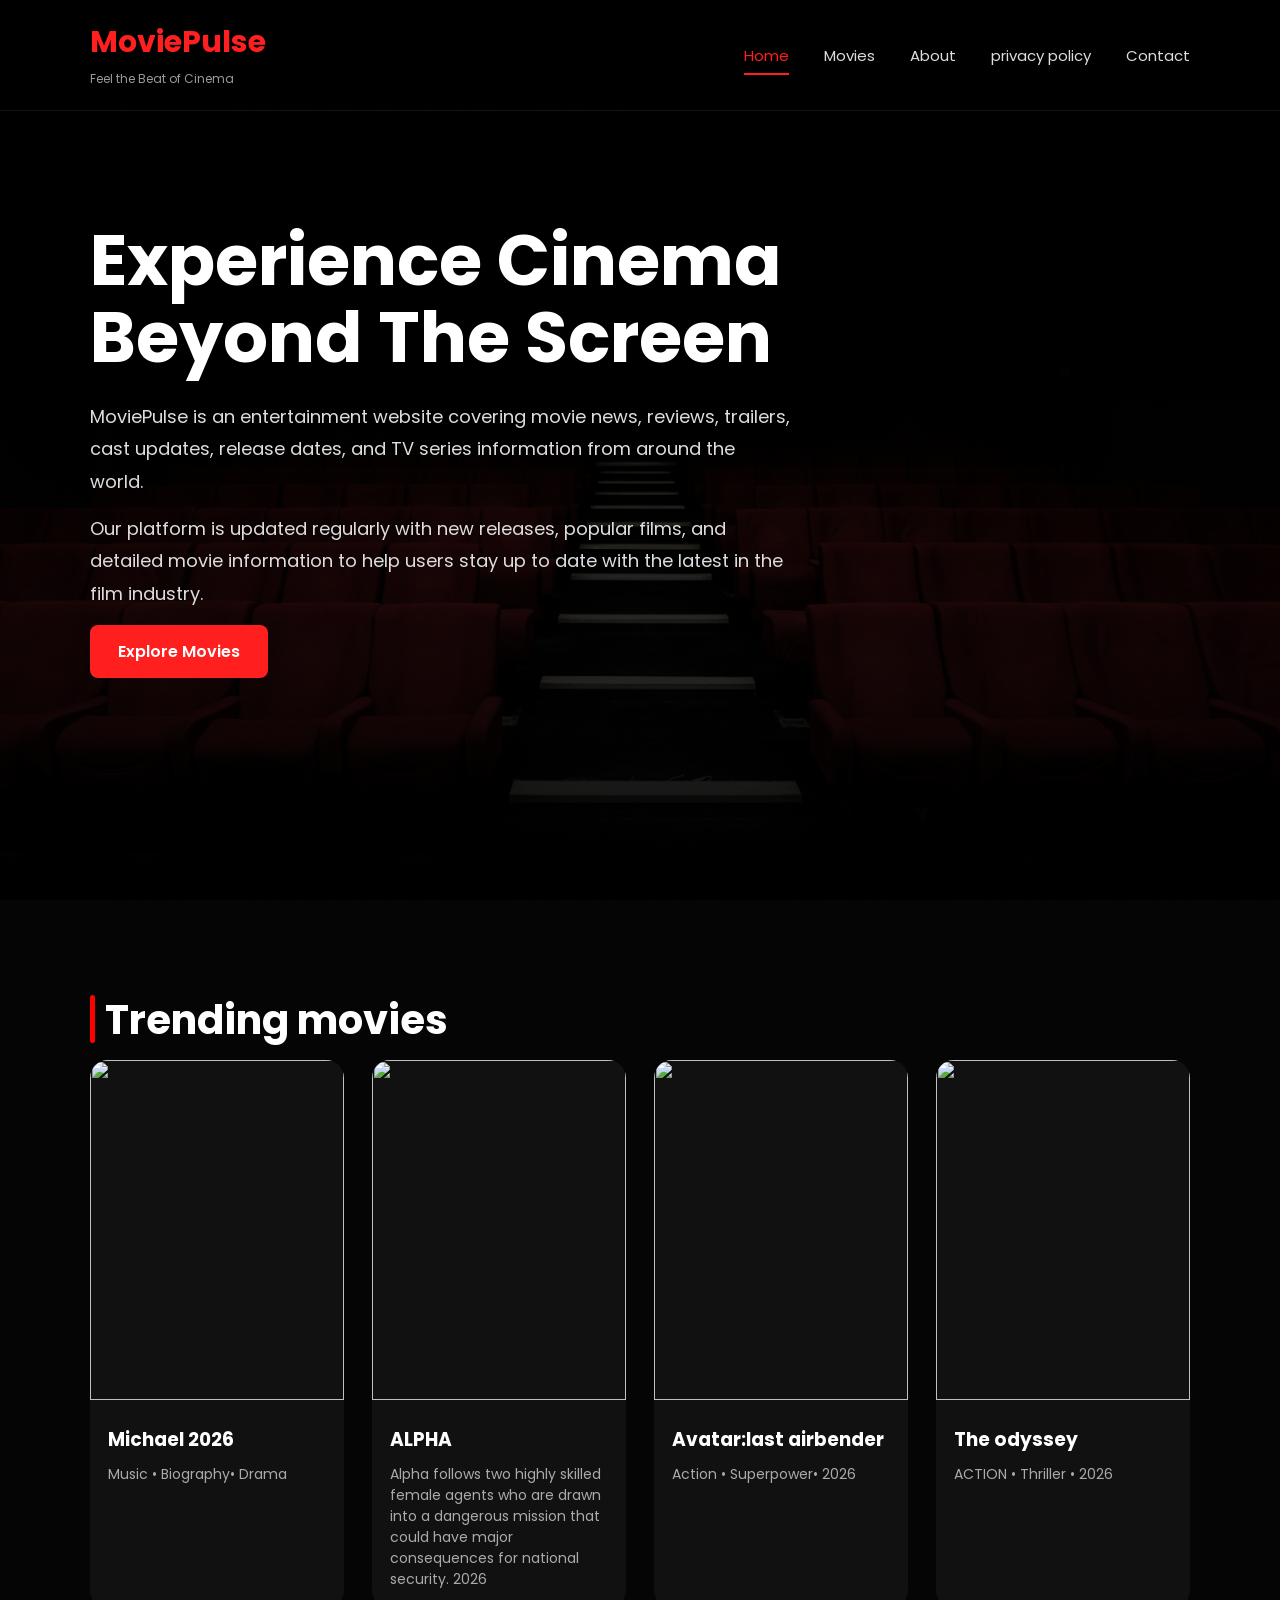
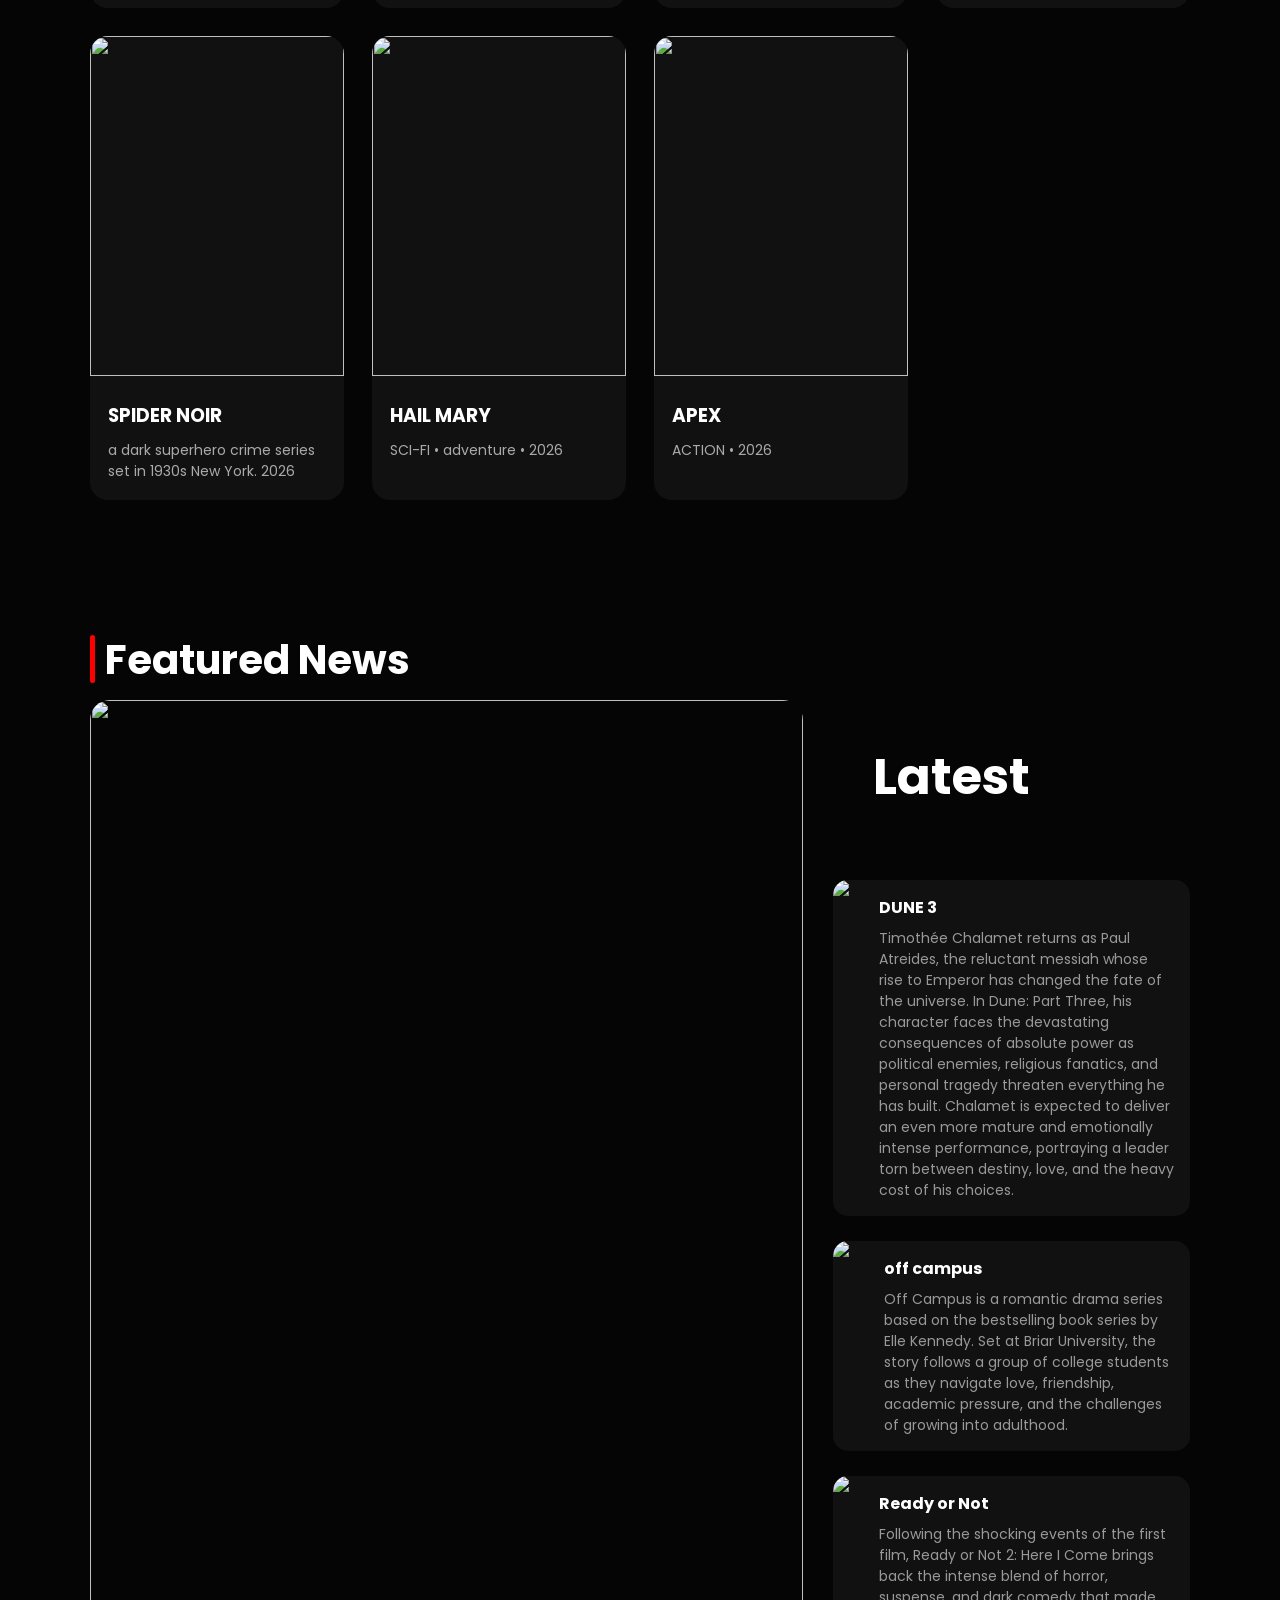
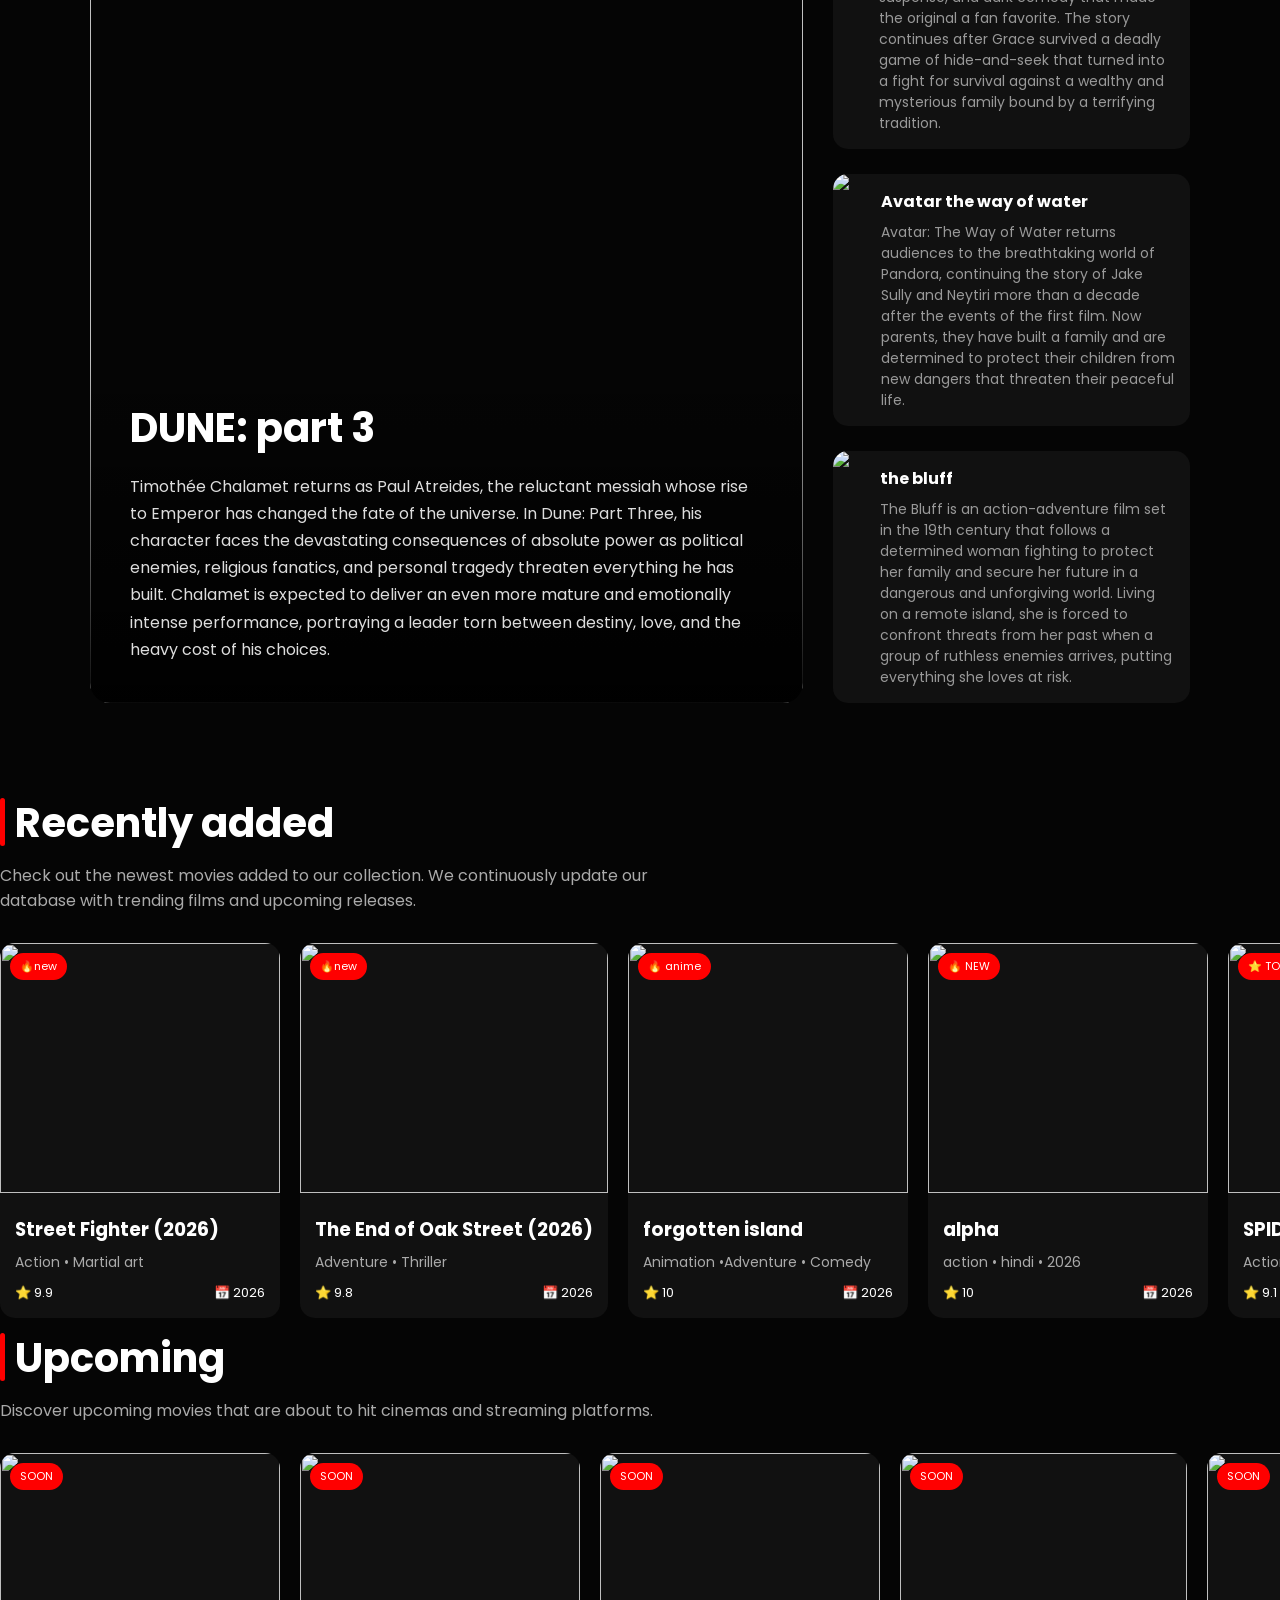
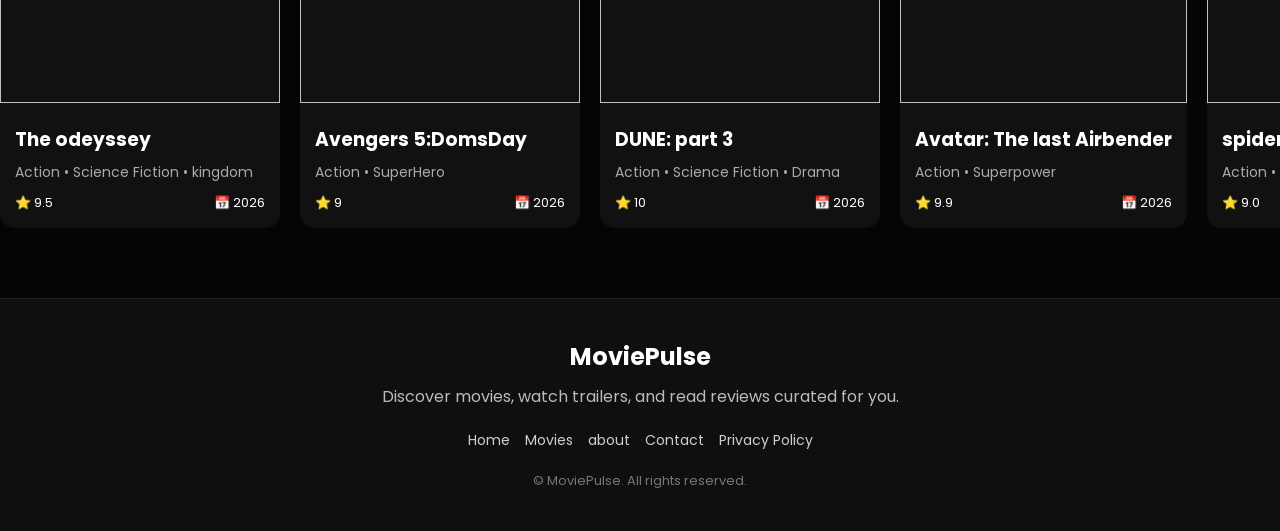
==== index.html @ 60793360 "Update index.html" ====
<!DOCTYPE html>
<html lang="en">
<head>
<meta charset="UTF-8">
<meta name="viewport" content="width=device-width, initial-scale=1.0">
<title>MoviePulse – Home</title>
<link rel="icon" type="image/png" href="moviepulse (2).png">
<link href="https://fonts.googleapis.com/css2?family=Poppins:wght@400;500;600;700&display=swap" rel="stylesheet">
  <meta name="google-site-verification" content="uoLfWDj79FYAPf9xE7nm9jioMH8fGya6iMsKOwbRhdo" />
  <meta name="description" content="MoviePulse brings you the latest movie news, trailers, cast details, reviews, release dates, and in-depth articles about upcoming and popular films.">

<style>

*{
    margin:0;
    padding:0;
    box-sizing:border-box;
    font-family:'Poppins',sans-serif;
}

body{
    background:#050505;
    color:white;
}

html{
    scroll-behavior:smooth;
}

/* HEADER */
header{
    position:fixed;
    top:0;
    left:0;
    width:100%;
    z-index:1000;
    display:flex;
    justify-content:space-between;
    align-items:center;
    padding:20px 7%;
    background:rgba(0,0,0,0.85);
    backdrop-filter:blur(10px);
    border-bottom:1px solid rgba(255,255,255,0.08);
}

.logo{
    cursor:pointer;
}

.movie-name{
    display:block;
    color:#ff1f1f;
    font-size:30px;
    font-weight:700;
}

.slogan{
    color:#999;
    font-size:12px;
}

nav{
    display:flex;
    gap:35px;
}

nav a{
    color:#ddd;
    text-decoration:none;
    font-size:15px;
    position:relative;
    transition:0.3s ease;
}

nav a:hover,
nav a.active{
    color:#ff1f1f;
}

nav a::after{
    content:"";
    position:absolute;
    left:0;
    bottom:-8px;
    width:0;
    height:2px;
    background:#ff1f1f;
    transition:0.3s ease;
}

nav a:hover::after,
nav a.active::after{
    width:100%;
}

/* HERO */
.hero{
    height:100vh;
    background:
    linear-gradient(to top,
    rgba(0,0,0,0.95),
    rgba(0,0,0,0.45)),
    url('mali.jpg');

    background-size:cover;
    background-position:center;
    display:flex;
    align-items:center;
    padding:0 7%;
}

.hero-content{
    max-width:700px;
}

.featured-tag{
    display:inline-block;
    background:#ff1f1f;
    padding:10px 18px;
    border-radius:40px;
    font-size:13px;
    font-weight:600;
    letter-spacing:1px;
    margin-bottom:25px;
}

.hero h1{
    font-size:78px;
    line-height:1.1;
    margin-bottom:25px;
}

.hero p{
    color:#ddd;
    line-height:1.9;
    font-size:18px;
    margin-bottom:35px;
}

.hero-buttons{
    display:flex;
    gap:20px;
    flex-wrap:wrap;
}

.watch-btn,
.info-btn{
    padding:15px 32px;
    border:none;
    border-radius:8px;
    cursor:pointer;
    font-size:16px;
    font-weight:600;
    transition:0.3s ease;
}

.watch-btn{
    background:#ff1f1f;
    color:white;
}

.info-btn{
    background:rgba(255,255,255,0.1);
    border:1px solid rgba(255,255,255,0.15);
    color:white;
}

.watch-btn:hover,
.info-btn:hover{
    transform:translateY(-5px);
}

/* TRENDING */
.trending{
    padding:90px 7%;
}

.section-title{
    font-size:42px;
    margin-bottom:40px;
}

.movie-grid{
    display:grid;
    grid-template-columns:repeat(auto-fit,minmax(220px,1fr));
    gap:28px;
}

.movie-card{
    background:#111;
    border-radius:18px;
    overflow:hidden;
    transition:0.4s ease;
    cursor:pointer;
}

.movie-card img{
    width:100%;
    height:340px;
    object-fit:cover;
}

.movie-info{
    padding:18px;
}

.movie-info h3{
    margin-bottom:10px;
}

.movie-info p{
    color:#aaa;
    font-size:14px;
}

.movie-card:hover{
    transform:translateY(-10px);
    box-shadow:0 20px 45px rgba(255,31,31,0.25);
}

/* FEATURED NEWS */
.news-section{
    padding:20px 7% 90px;
}

.news-grid{
    display:grid;
    grid-template-columns:2fr 1fr;
    gap:30px;
}

.big-news{
    position:relative;
    border-radius:20px;
    overflow:hidden;
    min-height:500px;
}

.big-news img{
    width:100%;
    height:100%;
    object-fit:cover;
}

.big-news-content{
    position:absolute;
    bottom:0;
    left:0;
    width:100%;
    padding:40px;
    background:linear-gradient(to top,
    rgba(0,0,0,0.95),
    transparent);
}

.big-news-content h2{
    font-size:40px;
    margin-bottom:15px;
}

.big-news-content p{
    color:#ddd;
    line-height:1.7;
}

.side-news{
    display:flex;
    flex-direction:column;
    gap:25px;
}

.side-card{
    display:flex;
    gap:15px;
    background:#111;
    border-radius:15px;
    overflow:hidden;
    transition:0.3s ease;
}

.side-card:hover{
    transform:translateX(8px);
}

.side-card img{
    width:130px;
    object-fit:cover;
}

.side-content{
    padding:15px;
}

.side-content h4{
    margin-bottom:8px;
}

.side-content p{
    color:#999;
    font-size:14px;
}

/* ARTICLES */

/* SECTION TITLE WITH RED BAR */
.section-title{
    font-size:40px;
    margin-bottom:10px;
    position:relative;
    padding-left:15px;
}

.section-title::before{
    content:"";
    position:absolute;
    left:0;
    top:5px;
    width:5px;
    height:80%;
    background:red;
    border-radius:10px;
}

/* DESCRIPTION */
.section-desc{
    color:#aaa;
    margin-bottom:30px;
    max-width:700px;
}

/* SLIDER WRAPPER */
.slider-wrapper{
    overflow:hidden;
}

/* TRACK (LEFT SLIDE EFFECT) */
.slider-track{
    display:flex;
    gap:20px;
    animation:slideLeft 20s linear infinite;
}

/* CARD */
.article-card{
    min-width:280px;
    background:#111;
    border-radius:15px;
    overflow:hidden;
    position:relative;
    transition:0.3s;
}

.article-card:hover{
    transform:translateY(-8px);
    box-shadow:0 15px 40px rgba(255,0,0,0.3);
}

/* IMAGE */
.article-card img{
    width:100%;
    height:250px;
    object-fit:cover;
}

/* CONTENT */
.article-content{
    padding:15px;
}

.article-content h3{
    margin-bottom:8px;
}

.article-content p{
    color:#aaa;
    font-size:14px;
}

/* META (RATING + YEAR) */
.meta{
    display:flex;
    justify-content:space-between;
    margin-top:10px;
    font-size:13px;
    color:#fff;
}

/* BADGE */
.badge{
    position:absolute;
    top:10px;
    left:10px;
    background:red;
    padding:5px 10px;
    font-size:11px;
    border-radius:20px;
}

/* SLIDE ANIMATION */
/*@keyframes slideLeft{
    0%{transform:translateX(0);}
    100%{transform:translateX(-50%);}
}
    */
/* FOOTER */
  .site-footer{
  margin-top:60px;
  background:#0f0f0f;
  color:#fff;
  padding:40px 20px;
  text-align:center;
  border-top:1px solid #222;
}

.footer-container{
  max-width:1000px;
  margin:auto;
  text-align:center;
}

.footer-logo{
  font-size:24px;
  margin-bottom:10px;
}

.footer-text{
  color:#bbb;
  margin-bottom:20px;
  line-height:1.6;
}

.footer-links{
  display:flex;
  flex-wrap:wrap;
  justify-content:center;
  gap:15px;
  margin-bottom:20px;
}

.footer-links a{
  color:#fff;
  text-decoration:none;
  font-size:14px;
  opacity:0.8;
  transition:0.3s;
}

.footer-links a:hover{
  opacity:1;
  color:red;
}

.footer-copy{
  font-size:13px;
  color:#777;
}

/* LOADER */
#loader{
    position:fixed;
    top:0;
    left:0;
    width:100%;
    height:100%;
    background:black;
    display:flex;
    flex-direction:column;
    justify-content:center;
    align-items:center;
    z-index:9999;
}

.spinner{
    width:90px;
    height:90px;
    border:6px solid #222;
    border-top:6px solid red;
    border-radius:50%;
    animation:spin 1s linear infinite;
}

#loader h2{
    color:red;
    margin-top:20px;
    letter-spacing:3px;
}
    .latest{
    font-size:50px;
    padding:40px;
     font-family:'Poppins',sans-serif;
    }

@keyframes spin{
    100%{
        transform:rotate(360deg);
    }
}

/* RESPONSIVE */
@media(max-width:900px){

header{
    padding:18px 5%;
    flex-direction:column;
    gap:15px;
}

nav{
    gap:18px;
    flex-wrap:wrap;
    justify-content:center;
}

.hero{
    padding:0 5%;
    height:85vh;
}

.hero h1{
    font-size:46px;
}

.hero p{
    font-size:16px;
}

.news-grid{
    grid-template-columns:1fr;
}

.big-news{
    min-height:350px;
}

.section-title{
    font-size:34px;
}

}
.hero{
    height:100vh;
    position:relative;
    overflow:hidden;
    display:flex;
    align-items:center;
    padding:0 7%;
}

/* SLIDES */
.hero-slide{
    position:absolute;
    inset:0;
    background-size:cover;
    background-position:center;
    opacity:0;
    transition:0.9s ease;
}

.hero-slide.active{
    opacity:1;
}

/* DARK OVERLAY */
.hero-slide::before{
    content:"";
    position:absolute;
    inset:0;
    background:rgba(0,0,0,0.65);
}

/* CONTENT ABOVE SLIDES */
.hero-content{
    position:relative;
    z-index:2;
    max-width:700px;
}

.hero h1{
    font-size:70px;
    margin-bottom:25px;
}

.hero p{
    color:#ddd;
    line-height:1.8;
    margin-bottom:15px;
}

/* BUTTON */
.watch-btn{
    padding:14px 28px;
    background:#ff1f1f;
    border:none;
    color:white;
    border-radius:8px;
    cursor:pointer;
    transition:0.2s;
}

.watch-btn:hover{
    transform:translateY(-3px);
}
/* SCROLL CONTAINER */
.slider-wrapper{
    overflow-x:auto;
    padding-bottom:10px;
}

/* HORIZONTAL LAYOUT */
.slider-track{
    display:flex;
    gap:20px;
    width:max-content;
}

/* CARD */
.article-card{
    min-width:280px;
    background:#111;
    border-radius:15px;
    overflow:hidden;
    position:relative;
    transition:0.3s;
}

.article-card:hover{
    transform:translateY(-8px);
    box-shadow:0 15px 40px rgba(255,0,0,0.3);
}

/* IMAGE */
.article-card img{
    width:100%;
    height:250px;
    object-fit:cover;
}

/* CONTENT */
.article-content{
    padding:15px;
}

/* BADGE */
.badge{
    position:absolute;
    top:10px;
    left:10px;
    background:red;
    padding:5px 10px;
    font-size:11px;
    border-radius:20px;
}

/* META */
.meta{
    display:flex;
    justify-content:space-between;
    margin-top:10px;
    font-size:13px;
    color:#fff;
}

/* 🔴 RED SCROLLBAR (CHROME / EDGE) */
.slider-wrapper::-webkit-scrollbar{
    height:8px;
}

.slider-wrapper::-webkit-scrollbar-track{
    background:#111;
    border-radius:10px;
}

.slider-wrapper::-webkit-scrollbar-thumb{
    background:red;
    border-radius:10px;
}

.slider-wrapper::-webkit-scrollbar-thumb:hover{
    background:#ff2a2a;
}
  .scroll-down{
    text-align:center;
    margin:20px 0 10px;
}

.scroll-down i{
    color:#ff1f1f;
    font-size:34px;
    animation:bounce 1.5s infinite;
}

@keyframes bounce{
    0%,100%{
        transform:translateY(0);
    }
    50%{
        transform:translateY(10px);
    }
}
</style>
</head>

<body>

<div id="loader">
    <div class="spinner"></div>
    <h2>MoviePulse</h2>
</div>

<header>

<div class="logo" onclick="location.href='index.html'">
    <span class="movie-name">MoviePulse</span>
    <span class="slogan">Feel the Beat of Cinema</span>
</div>

<nav>
    <a href="index.html" class="active">Home</a>
    <a href="poster.html">Movies</a>
    <a href="about.html">About</a>
     <a href="privacy.html">privacy policy</a>
    <a href="contact.html">Contact</a>
</nav>

</header>

<section class="hero">

<!-- SLIDES (BACKGROUND ONLY) -->

<div class="hero-slide" style="background-image:url('https://i.pinimg.com/736x/e4/d8/3a/e4d83a71e38fd2494ea3e96495ae9dc2.jpg')"></div>

<div class="hero-slide" style="background-image:url('https://i.pinimg.com/736x/d9/ee/0e/d9ee0e2e6875a9e9205f6dc47f34ff58.jpg')"></div>
<div class="hero-slide" style="background-image:url('https://i.pinimg.com/736x/54/bd/28/54bd28dd5fe3af5a7d6332170ce8f2b0.jpg')"></div>
<div class="hero-slide" style="background-image:url('https://i.pinimg.com/736x/f6/64/7e/f6647e0c5c5fa3502d3ecbb1b6c38d31.jpg')"></div>
  <div class="hero-slide" style="background-image:url('https://i.pinimg.com/736x/1d/e5/cc/1de5cc90fc7e13eb07ed4acc8ed21ce6.jpg')"></div>

<!-- OVERLAY CONTENT (STAYS STATIC) -->
<div class="hero-content">

<h1>Experience Cinema Beyond The Screen</h1>

<p>
MoviePulse is an entertainment website covering movie news, reviews, trailers, cast updates, release dates, and TV series information from around the world.
</p>

<p>
Our platform is updated regularly with new releases, popular films,
and detailed movie information to help users stay up to date with
the latest in the film industry.
</p>

<div class="hero-buttons">
<button class="watch-btn" onclick="location.href='poster.html'">
Explore Movies
</button>
</div>

</div>

</section>

<section class="trending">

<h2 class="section-title">Trending movies</h2>
  
<div class="movie-grid">

  
    <div class="movie-card">
      <a href="trailer.html?id=59" class="movie-link">
<img src="https://www.themoviedb.org/t/p/w600_and_h900_face/zm0KAbOjlt9eR5y7vDiL2dEOwMl.jpg">
      </a>
<div class="movie-info">
<h3>Michael 2026</h3>
<p>Music • Biography• Drama</p>
</div>
</div>

      <div class="movie-card">
          <a href="trailer.html?id=44" class="movie-link">
<img src="https://i.pinimg.com/736x/d4/8b/52/d48b521b6a3a40f320db8c72a42659ac.jpg">
          </a>
<div class="movie-info">
<h3>ALPHA</h3>
<p>Alpha follows two highly skilled female agents who are drawn into a dangerous mission that could have major consequences for national security. 2026</p>
</div>
</div>
  
  <div class="movie-card">
    <a href="trailer.html?id=49" class="movie-link">
<img src="https://i.pinimg.com/736x/cb/93/e5/cb93e539496f361cf1996889f097d880.jpg">
</a>
<div class="movie-info">
<h3>Avatar:last airbender</h3>
<p>Action • Superpower• 2026</p>
</div>
</div>
  
  <div class="movie-card">
     <a href="trailer.html?id=53" class="movie-link">
<img src="https://i.pinimg.com/736x/0e/20/39/0e2039f0720e8ca031d222c2b21ed4e8.jpg"></a>
<div class="movie-info">
<h3>The odyssey</h3>
<p>ACTION • Thriller • 2026</p>
</div>
</div>
    
    <div class="movie-card">
          <a href="trailer.html?id=42" class="movie-link">
<img src="https://i.pinimg.com/736x/e4/d8/3a/e4d83a71e38fd2494ea3e96495ae9dc2.jpg">
          </a>
<div class="movie-info">
<h3>SPIDER NOIR</h3>
<p>a dark superhero crime series set in 1930s New York. 2026</p>
</div>
</div>

<div class="movie-card">
      <a href="trailer.html?id=38" class="movie-link">
<img src="https://i.pinimg.com/736x/d9/ee/0e/d9ee0e2e6875a9e9205f6dc47f34ff58.jpg">
      </a>
<div class="movie-info">
<h3>HAIL MARY</h3>
<p>SCI-FI • adventure • 2026</p>
</div>
</div>



<div class="movie-card">
     <a href="trailer.html?id=40" class="movie-link">
<img src="https://i.pinimg.com/736x/8e/ba/82/8eba824f089754d25e9f22f0f5494adc.jpg">
     </a>
<div class="movie-info">
<h3>APEX</h3>
<p>  ACTION • 2026</p>
</div>
</div>

</section>
 

<div class="scroll-down">
    <i class="fa-solid fa-angles-down"></i>
</div>

<section class="news-section">

<h2 class="section-title">Featured News</h2>

<div class="news-grid">

<div class="big-news">
<img src="https://i.pinimg.com/1200x/c5/21/68/c52168d672732d04dc1f750f753b1794.jpg">

<div class="big-news-content">
<h2>DUNE: part 3</h2>
<p>
Timothée Chalamet returns as Paul Atreides, the reluctant messiah whose rise to Emperor has changed the fate of the universe. In Dune: Part Three, his character faces the devastating consequences of absolute power as political enemies, religious fanatics, and personal tragedy threaten everything he has built. Chalamet is expected to deliver an even more mature and emotionally intense performance, portraying a leader torn between destiny, love, and the heavy cost of his choices.
</p>
</div>

</div>

<div class="side-news">
    <h1 class= "latest">Latest</h1>

<div class="side-card">
<img src="https://i.pinimg.com/736x/64/11/f9/6411f928ef358ec244142b0d210bb5c7.jpg">
<div class="side-content">
<h4>DUNE 3</h4>
<p>Timothée Chalamet returns as Paul Atreides, the reluctant messiah whose rise to Emperor has changed the fate of the universe. In Dune: Part Three, his character faces the devastating consequences of absolute power as political enemies, religious fanatics, and personal tragedy threaten everything he has built. Chalamet is expected to deliver an even more mature and emotionally intense performance, portraying a leader torn between destiny, love, and the heavy cost of his choices.</p>
</div>
</div>

<div class="side-card">
<img src="https://i.pinimg.com/1200x/3f/eb/db/3febdb41c01a70c72579ff18faf30dd6.jpg">
<div class="side-content">
<h4>off campus</h4>
<p>Off Campus is a romantic drama series based on the bestselling book series by Elle Kennedy. Set at Briar University, the story follows a group of college students as they navigate love, friendship, academic pressure, and the challenges of growing into adulthood.</p>
</div>
</div>

<div class="side-card">
<img src="https://i.pinimg.com/736x/78/6c/b8/786cb8b688270e0f2fff80da566c064b.jpg">
<div class="side-content">
<h4>Ready or Not</h4>
<p>Following the shocking events of the first film, Ready or Not 2: Here I Come brings back the intense blend of horror, suspense, and dark comedy that made the original a fan favorite. The story continues after Grace survived a deadly game of hide-and-seek that turned into a fight for survival against a wealthy and mysterious family bound by a terrifying tradition. </p>
</div>
</div>
    <div class="side-card">
<img src="https://i.pinimg.com/736x/b2/f8/43/b2f843111df8347133dca44dc2c5f57b.jpg">
<div class="side-content">
<h4>Avatar the way of water</h4>
<p>Avatar: The Way of Water returns audiences to the breathtaking world of Pandora, continuing the story of Jake Sully and Neytiri more than a decade after the events of the first film. Now parents, they have built a family and are determined to protect their children from new dangers that threaten their peaceful life.</p>
</div>
</div>

   <div class="side-card">
<img src="https://i.pinimg.com/736x/54/bd/28/54bd28dd5fe3af5a7d6332170ce8f2b0.jpg">
<div class="side-content">
<h4>the bluff</h4>
<p>The Bluff is an action-adventure film set in the 19th century that follows a determined woman fighting to protect her family and secure her future in a dangerous and unforgiving world. Living on a remote island, she is forced to confront threats from her past when a group of ruthless enemies arrives, putting everything she loves at risk.</p>
</div>
</div>
    


</div>

</div>

</section>


<section class="articles">

<h2 class="section-title">Recently added</h2>

<p class="section-desc">
Check out the newest movies added to our collection. We continuously
update our database with trending films and upcoming releases.
</p>

<div class="slider-wrapper">


<div class="slider-track">
      <div class="article-card">
  
<div class="badge">🔥new</div>
  <a href="trailer.html?id=54" class="movie-link">
<img src="https://i.pinimg.com/736x/87/2c/b8/872cb8fda05d95a86966f57cc12e5fd9.jpg"> </a>
<div class="article-content">
<h3>Street Fighter (2026)</h3>
<p> Action • Martial art</p>
<div class="meta">
<span>⭐ 9.9</span>
<span>📅 2026</span>
</div>
</div>
</div>
    <div class="article-card">
  
<div class="badge">🔥new</div>
  <a href="trailer.html?id=58" class="movie-link">
<img src="https://i.pinimg.com/736x/76/b1/44/76b144acd5089eaad98421f8092ff84e.jpg"> </a>
<div class="article-content">
<h3>The End of Oak Street (2026)</h3>
<p> Adventure • Thriller</p>
<div class="meta">
<span>⭐ 9.8</span>
<span>📅 2026</span>
</div>
</div>
</div>
  
  <div class="article-card">
  
<div class="badge">🔥 anime</div>
  <a href="trailer.html?id=51" class="movie-link">
<img src="https://i.pinimg.com/736x/f6/64/7e/f6647e0c5c5fa3502d3ecbb1b6c38d31.jpg"> </a>
<div class="article-content">
<h3>forgotten island</h3>
<p>Animation •Adventure • Comedy</p>
<div class="meta">
<span>⭐ 10</span>
<span>📅 2026</span>
</div>
</div>
</div>


<!-- CARD 1 -->
<div class="article-card">
  
<div class="badge">🔥 NEW</div>
  <a href="trailer.html?id=44" class="movie-link">
<img src="https://i.pinimg.com/736x/d4/8b/52/d48b521b6a3a40f320db8c72a42659ac.jpg"> </a>
<div class="article-content">
<h3>alpha</h3>
<p>action • hindi • 2026</p>
<div class="meta">
<span>⭐ 10</span>
<span>📅 2026</span>
</div>
</div>
</div>

<!-- CARD 2 -->
<div class="article-card">
<div class="badge">⭐ TOP</div>
   <a href="trailer.html?id=42" class="movie-link">
<img src="https://i.pinimg.com/736x/e5/1b/bb/e51bbb2c94a96bed5587e6d50059420d.jpg"></a>
<div class="article-content">
<h3>SPIDER NOIR</h3>
<p>Action • Superhero</p>
<div class="meta">
<span>⭐ 9.1</span>
<span>📅 2026</span>
</div>
</div>
</div>

<!-- CARD 3 -->
<div class="article-card">
<div class="badge">⚡ HOT</div>
   <a href="trailer.html?id=37" class="movie-link">
<img src="https://i.pinimg.com/736x/de/d9/5c/ded95cf643a2677055442b1401d7cc06.jpg"></a>
<div class="article-content">
<h3>Off campus</h3>
<p>Drama • Sport</p>
<div class="meta">
<span>⭐ 8.4</span>
<span>📅 2026</span>
</div>
</div>
</div>

  <div class="article-card">
<div class="badge">⚡ Top</div>
     <a href="trailer.html?id=40" class="movie-link">
<img src="https://i.pinimg.com/736x/2a/4f/f5/2a4ff5004976db1e33c0a9f9f0e8413e.jpg"></a>
<div class="article-content">
<h3>Apex</h3>
<p>Action • thriller /p>
<div class="meta">
<span>⭐ 9.8</span>
<span>📅 2026</span>
</div>
</div>
</div>

</div>

</div>


</section>
<section class="articles">

<h2 class="section-title">Upcoming</h2>

<p class="section-desc">
Discover upcoming movies that are about to hit cinemas and streaming platforms.
</p>

<div class="slider-wrapper">
  
   <div class="slider-track">
  <div class="article-card">
<div class="badge">SOON</div>
   <a href="trailer.html?id=50" class="movie-link">
<img src="https://i.pinimg.com/736x/0e/20/39/0e2039f0720e8ca031d222c2b21ed4e8.jpg"></a>
<div class="article-content">
<h3>The odeyssey</h3>
<p>Action • Science Fiction • kingdom</p>
<div class="meta">
<span>⭐ 9.5</span>
<span>📅 2026</span>
</div>
</div>
</div>
  
   <div class="slider-track">
  <div class="article-card">
<div class="badge">SOON</div>
   <a href="trailer.html?id=51" class="movie-link">
<img src="https://i.pinimg.com/736x/84/06/52/8406525e8b6b2cf2eb97affe5154625c.jpg"></a>
<div class="article-content">
<h3>Avengers 5:DomsDay</h3>
<p>Action • SuperHero  </p>
<div class="meta">
<span>⭐ 9</span>
<span>📅 2026</span>
</div>
</div>
</div>
  
  <div class="slider-track">
  <div class="article-card">
<div class="badge">SOON</div>
   <a href="trailer.html?id=50" class="movie-link">
<img src="https://i.pinimg.com/736x/c5/41/25/c54125168fcdcff6e773f8ec6b1fc59a.jpg"></a>
<div class="article-content">
<h3>DUNE: part 3</h3>
<p>Action • Science Fiction • Drama </p>
<div class="meta">
<span>⭐ 10</span>
<span>📅 2026</span>
</div>
</div>
</div>

<div class="slider-track">
  <div class="article-card">
<div class="badge">SOON</div>
   <a href="trailer.html?id=49" class="movie-link">
<img src="https://i.pinimg.com/736x/cb/93/e5/cb93e539496f361cf1996889f097d880.jpg"></a>
<div class="article-content">
<h3>Avatar: The last Airbender</h3>
<p>Action • Superpower</p>
<div class="meta">
<span>⭐ 9.9</span>
<span>📅 2026</span>
</div>
</div>
</div>

<!-- CARD 1 -->
<div class="article-card">
<div class="badge">SOON</div>
   <a href="trailer.html?id=35" class="movie-link">
<img src="https://i.pinimg.com/736x/47/d6/e1/47d6e106adad07c28c9154046b4a53fc.jpg"></a>
<div class="article-content">
<h3>spider man: brand new day</h3>
<p>Action • superheror</p>
<div class="meta">
<span>⭐ 9.0</span>
<span>📅 2026</span>
</div>
</div>
</div>

<!-- CARD 2 -->
<div class="article-card">
<div class="badge">SOON</div>
   <a href="trailer.html?id=45" class="movie-link">
<img src="https://i.pinimg.com/1200x/aa/cc/19/aacc194e9d29333d8cddd5d3661b5498.jpg"></a>
<div class="article-content">
<h3> Super Girl</h3>
<p>SCI-FI • Adventure • superhero</p>
<div class="meta">
<span>⭐ 10</span>
<span>📅 2026</span>
</div>
</div>
</div>

<!-- CARD 3 -->
<div class="article-card">
<div class="badge">SOON</div>
   <a href="trailer.html?id=46" class="movie-link">
<img src="https://i.pinimg.com/236x/a6/73/95/a67395592f774cab0a8c8d79c0f723b7.jpg"></a>
<div class="article-content">
<h3>The Dog Star</h3>
<p>Action • Dark</p>
<div class="meta">
<span>⭐ 8.5</span>
<span>📅 2026</span>
</div>
</div>
</div>

  <div class="article-card">
<div class="badge">SOON</div>
    <a href="trailer.html?id=41" class="movie-link">
<img src="https://i.pinimg.com/736x/8c/ca/39/8cca39bb68fd13dd13c6de41437a9fd0.jpg"></a>
<div class="article-content">
<h3>The punisher :one last kill</h3>
<p>Action • Thriller</p>
<div class="meta">
<span>⭐ 8.5</span>
<span>📅 2026</span>
</div>
</div>
</div>

  <div class="article-card">
<div class="badge">SOON</div>
     <a href="trailer.html?id=47" class="movie-link">
<img src="https://i.pinimg.com/736x/39/6c/37/396c37f6ec9820a4e9266f0516df218d.jpg"></a>
<div class="article-content">
<h3>Passenger</h3>
<p>Horror • Dark</p>
<div class="meta">
<span>⭐ 8.9</span>
<span>📅 2026</span>
</div>
</div>
</div>

  <div class="article-card">
<div class="badge">SOON</div>
     <a href="trailer.html?id=48" class="movie-link">
<img src="https://i.pinimg.com/736x/2c/ab/c8/2cabc8c9277a5d7e74d18526eaca70f1.jpg"></a>
<div class="article-content">
<h3>Runner</h3>
<p>Action • sci-fi</p>
<div class="meta">
<span>⭐ 9.5</span>
<span>📅 2026</span>
</div>
</div>
</div>

</div>

</div>

</section>
<footer class="site-footer">

  <div class="footer-container">

    <h3 class="footer-logo">MoviePulse</h3>

    <p class="footer-text">
      Discover movies, watch trailers, and read reviews curated for you.
    </p>

    <div class="footer-links">
      <a href="index.html">Home</a>
      <a href="poster.html">Movies</a>
      <a href="about.html">about</a>
      <a href="contact.html">Contact</a>
      <a href="privacy.html">Privacy Policy</a>
    </div>

    <p class="footer-copy">
      © MoviePulse. All rights reserved.
    </p>

  </div>

</footer>

<script>

window.addEventListener("load", function(){

setTimeout(() => {
    document.getElementById("loader").style.display = "none";
}, 2000);

});


let slides = document.querySelectorAll(".hero-slide");
let i = 0;

setInterval(() => {
    slides[i].classList.remove("active");
    i = (i + 1) % slides.length;
    slides[i].classList.add("active");
}, 5000);
</script>

</body>
</html>
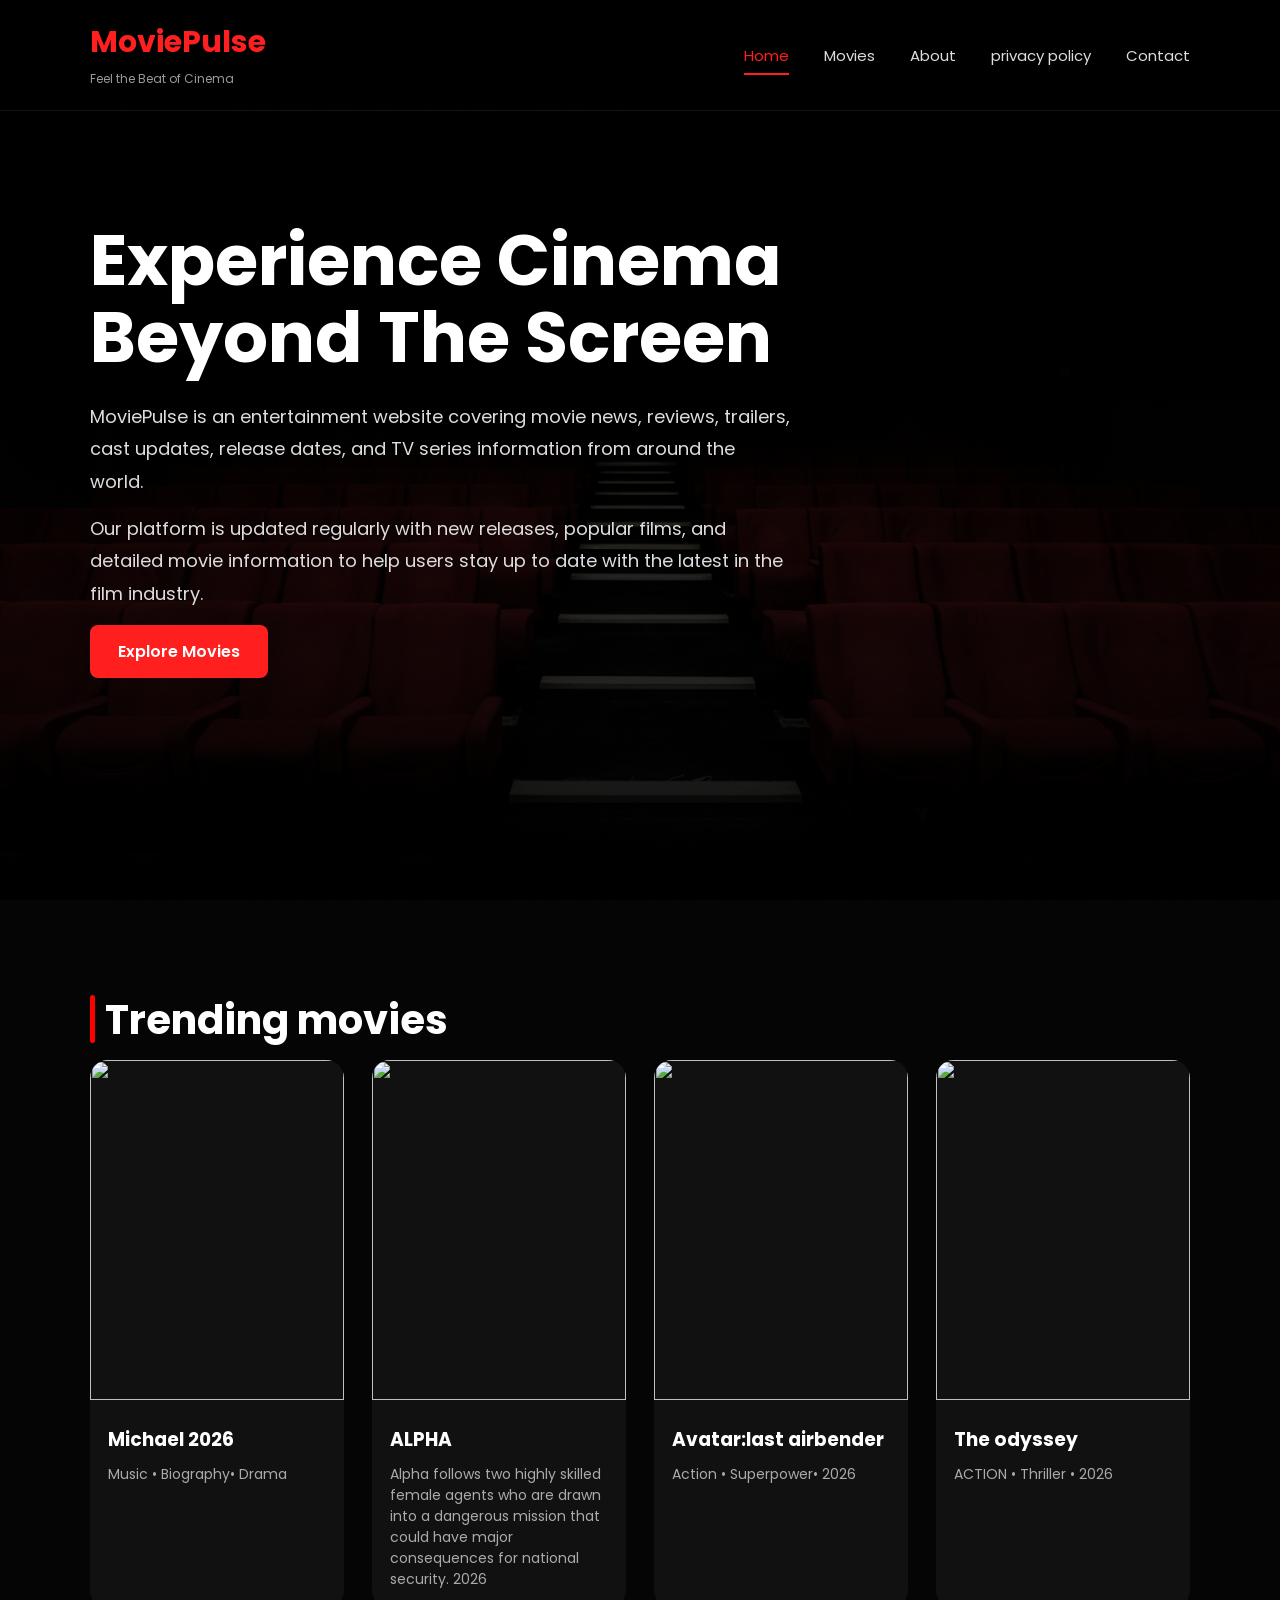
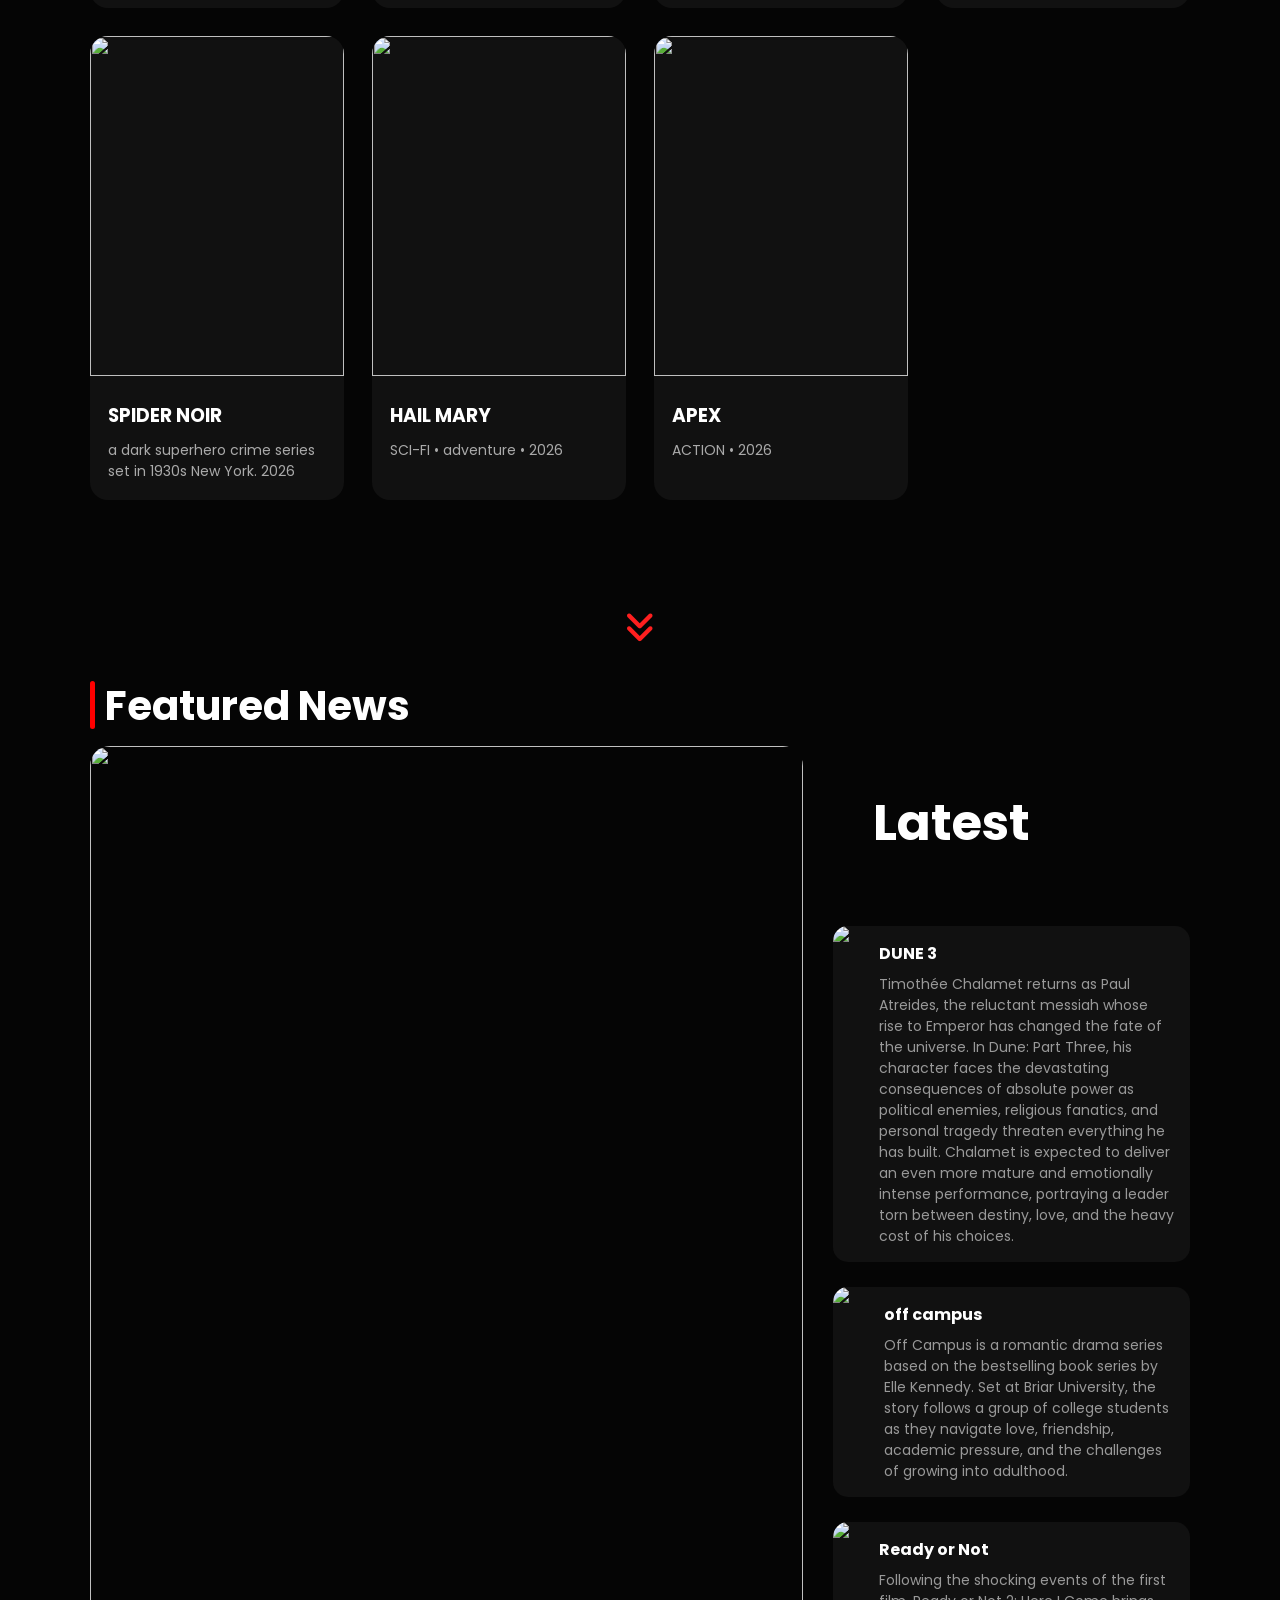
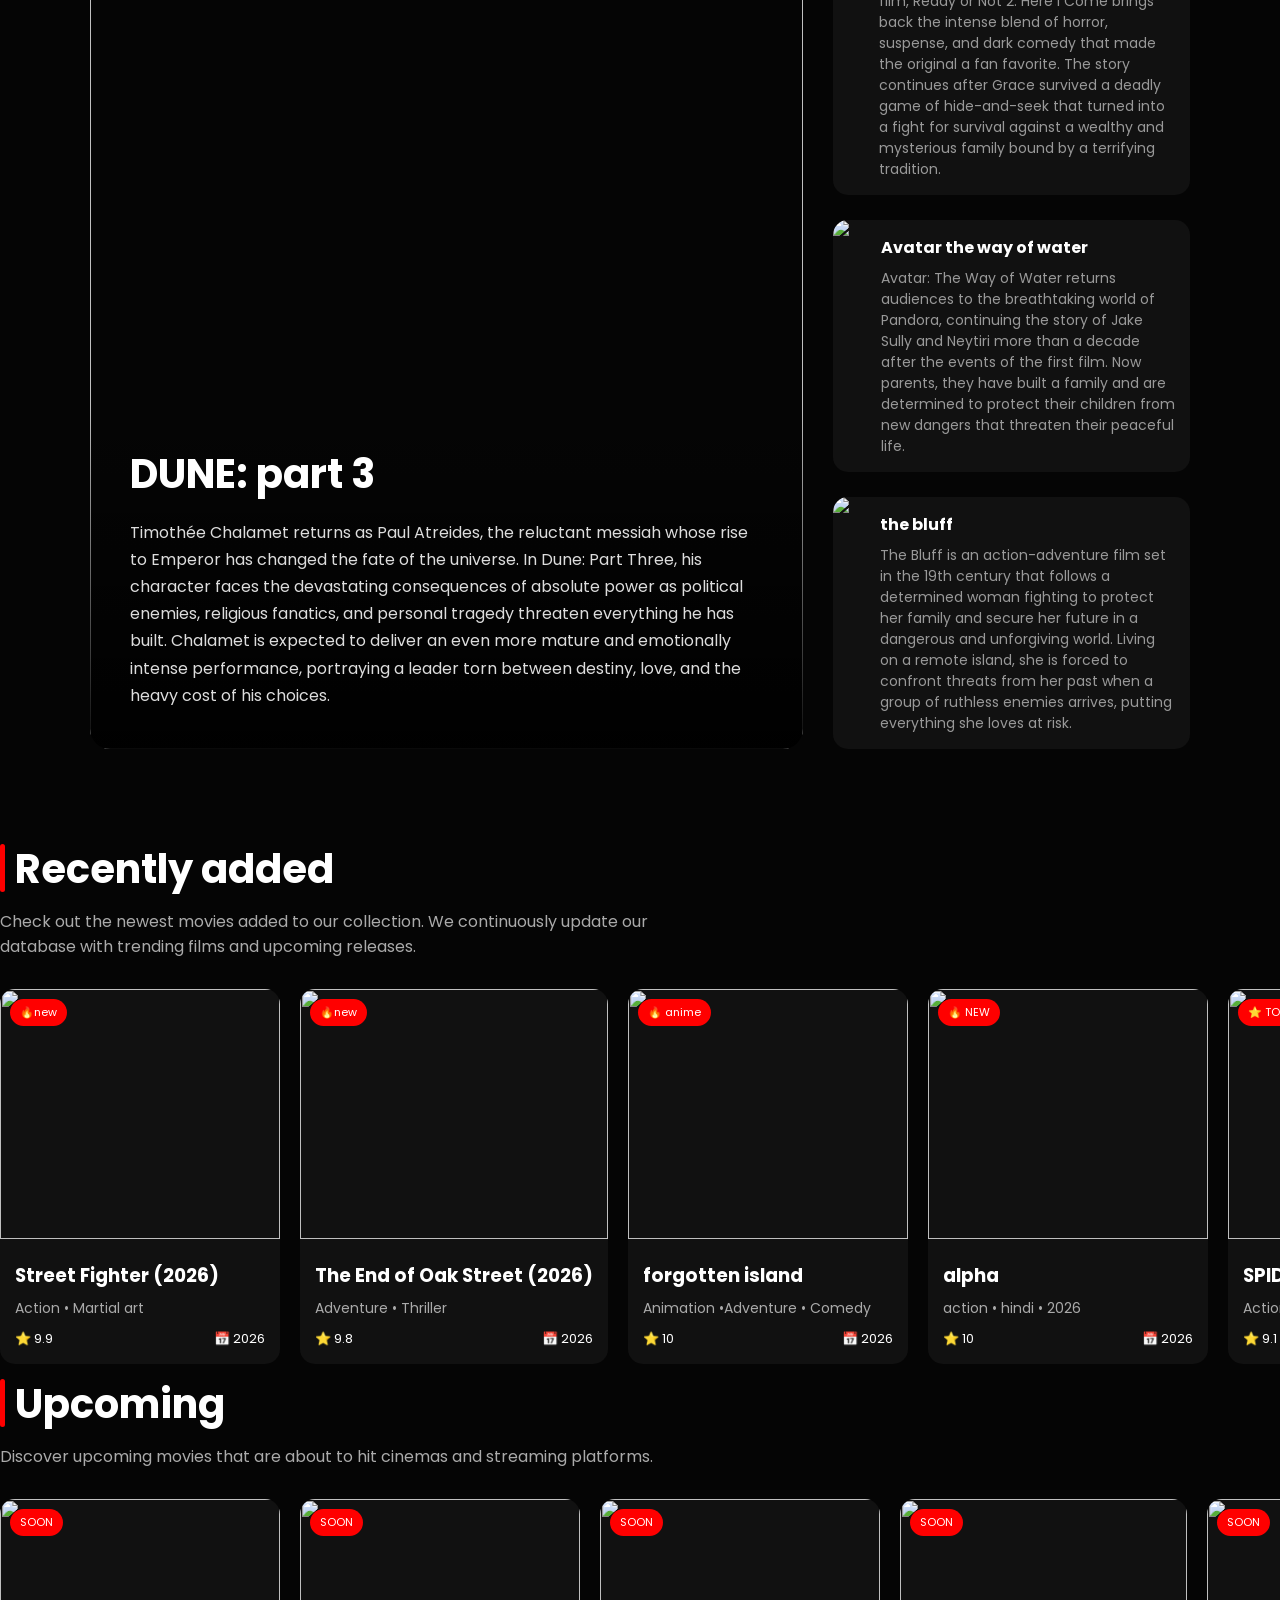
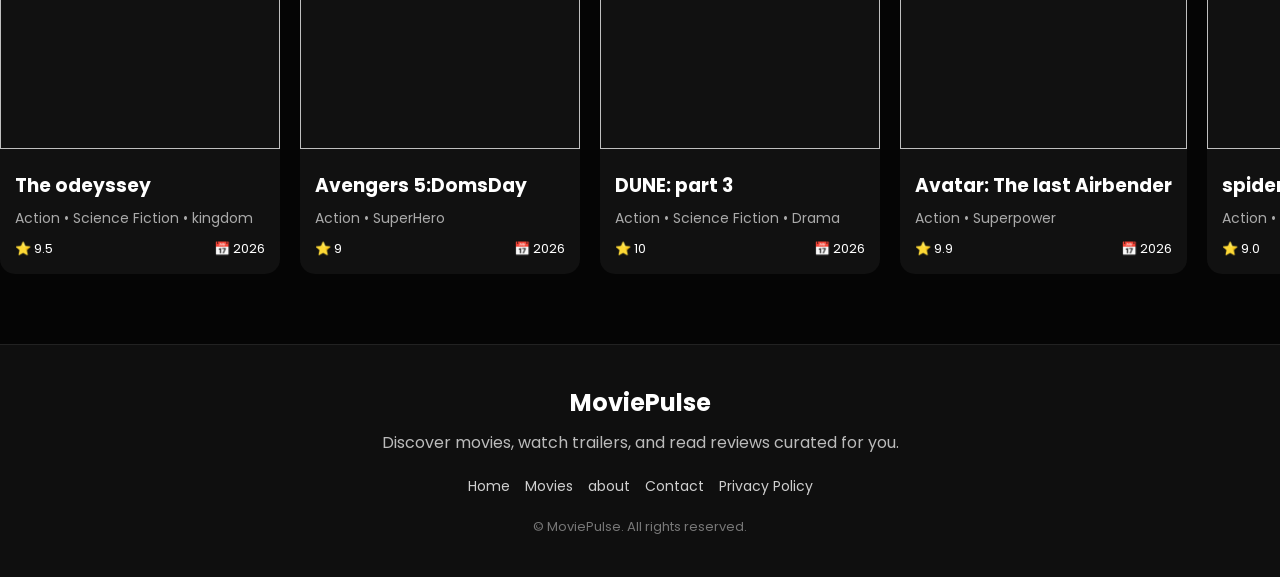
==== commit c24544b5: "Update index.html" ====
--- a/index.html
+++ b/index.html
@@ -7,6 +7,7 @@
 <title>MoviePulse – Home</title>
 <link rel="icon" type="image/png" href="moviepulse (2).png">
 <link href="https://fonts.googleapis.com/css2?family=Poppins:wght@400;500;600;700&display=swap" rel="stylesheet">
+  <link rel="stylesheet" href="https://cdnjs.cloudflare.com/ajax/libs/font-awesome/6.5.0/css/all.min.css">
   <meta name="google-site-verification" content="uoLfWDj79FYAPf9xE7nm9jioMH8fGya6iMsKOwbRhdo" />
   <meta name="description" content="MoviePulse brings you the latest movie news, trailers, cast details, reviews, release dates, and in-depth articles about upcoming and popular films.">
 
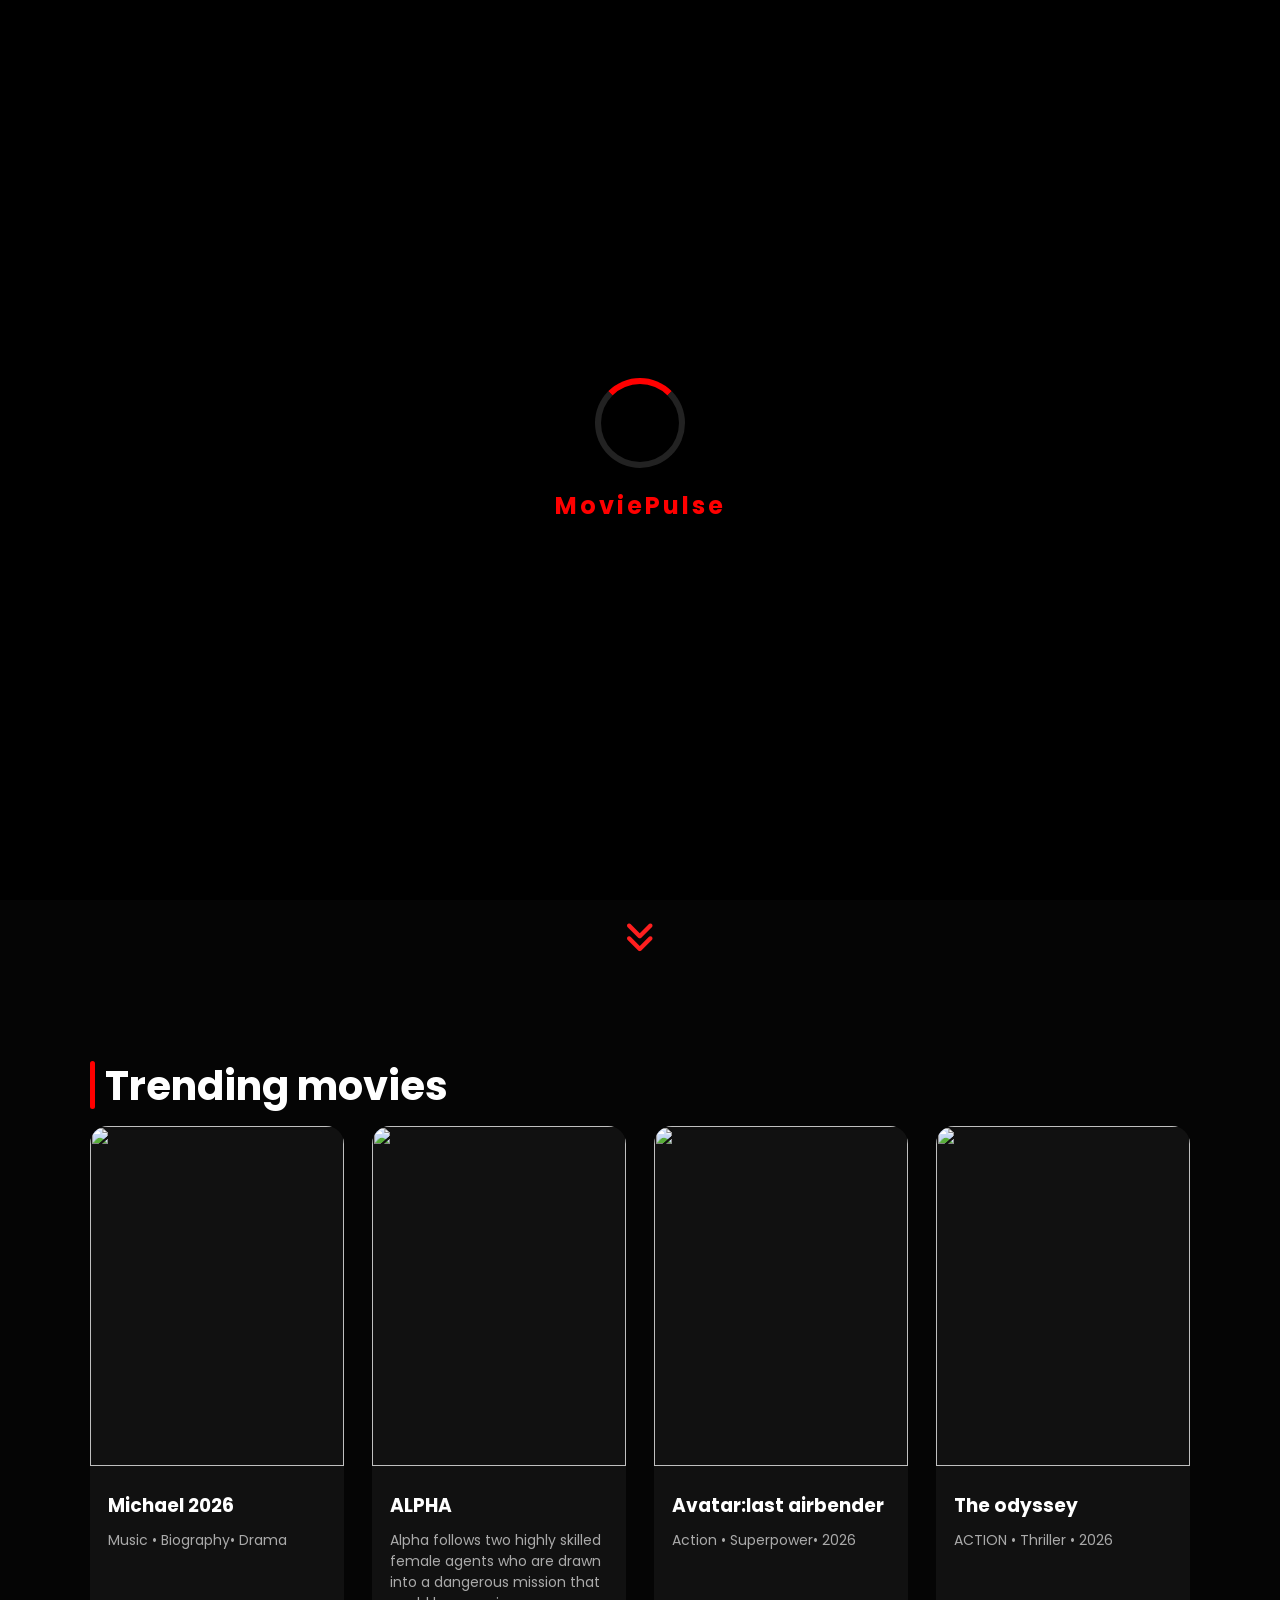
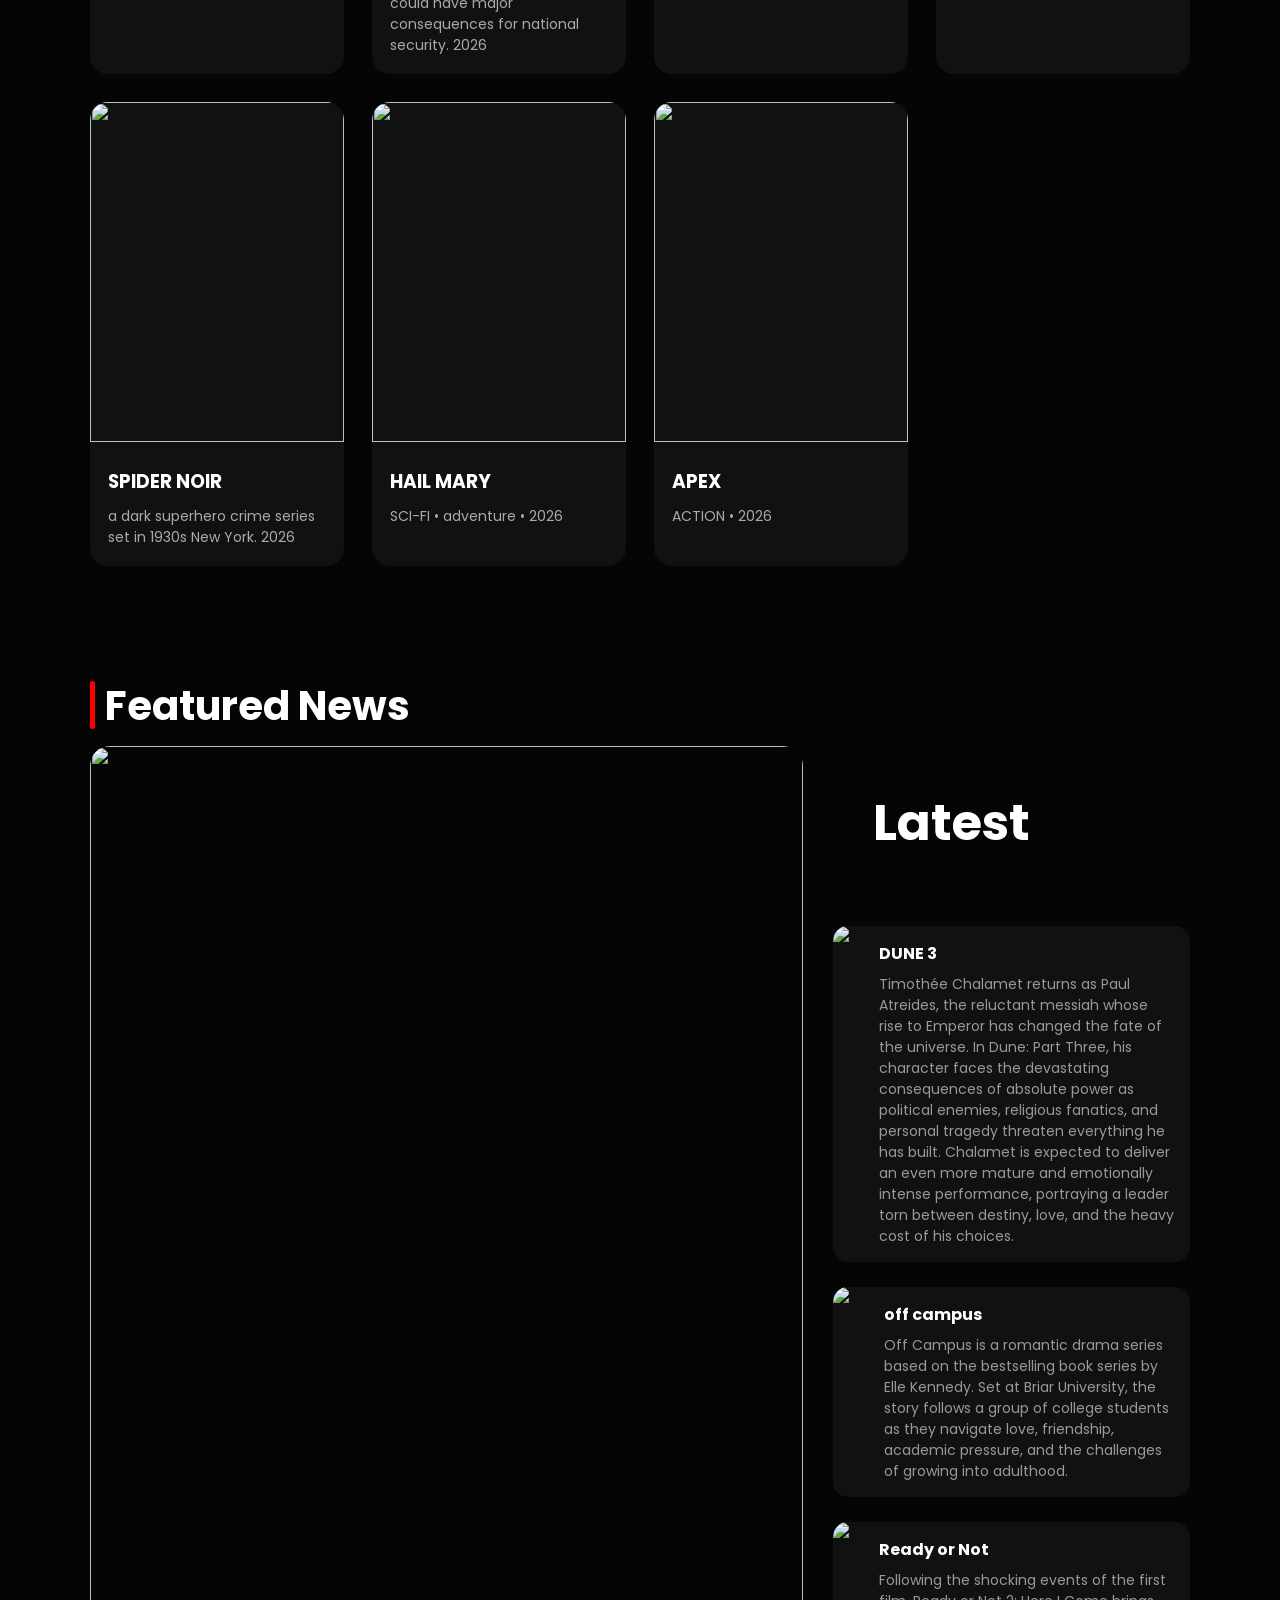
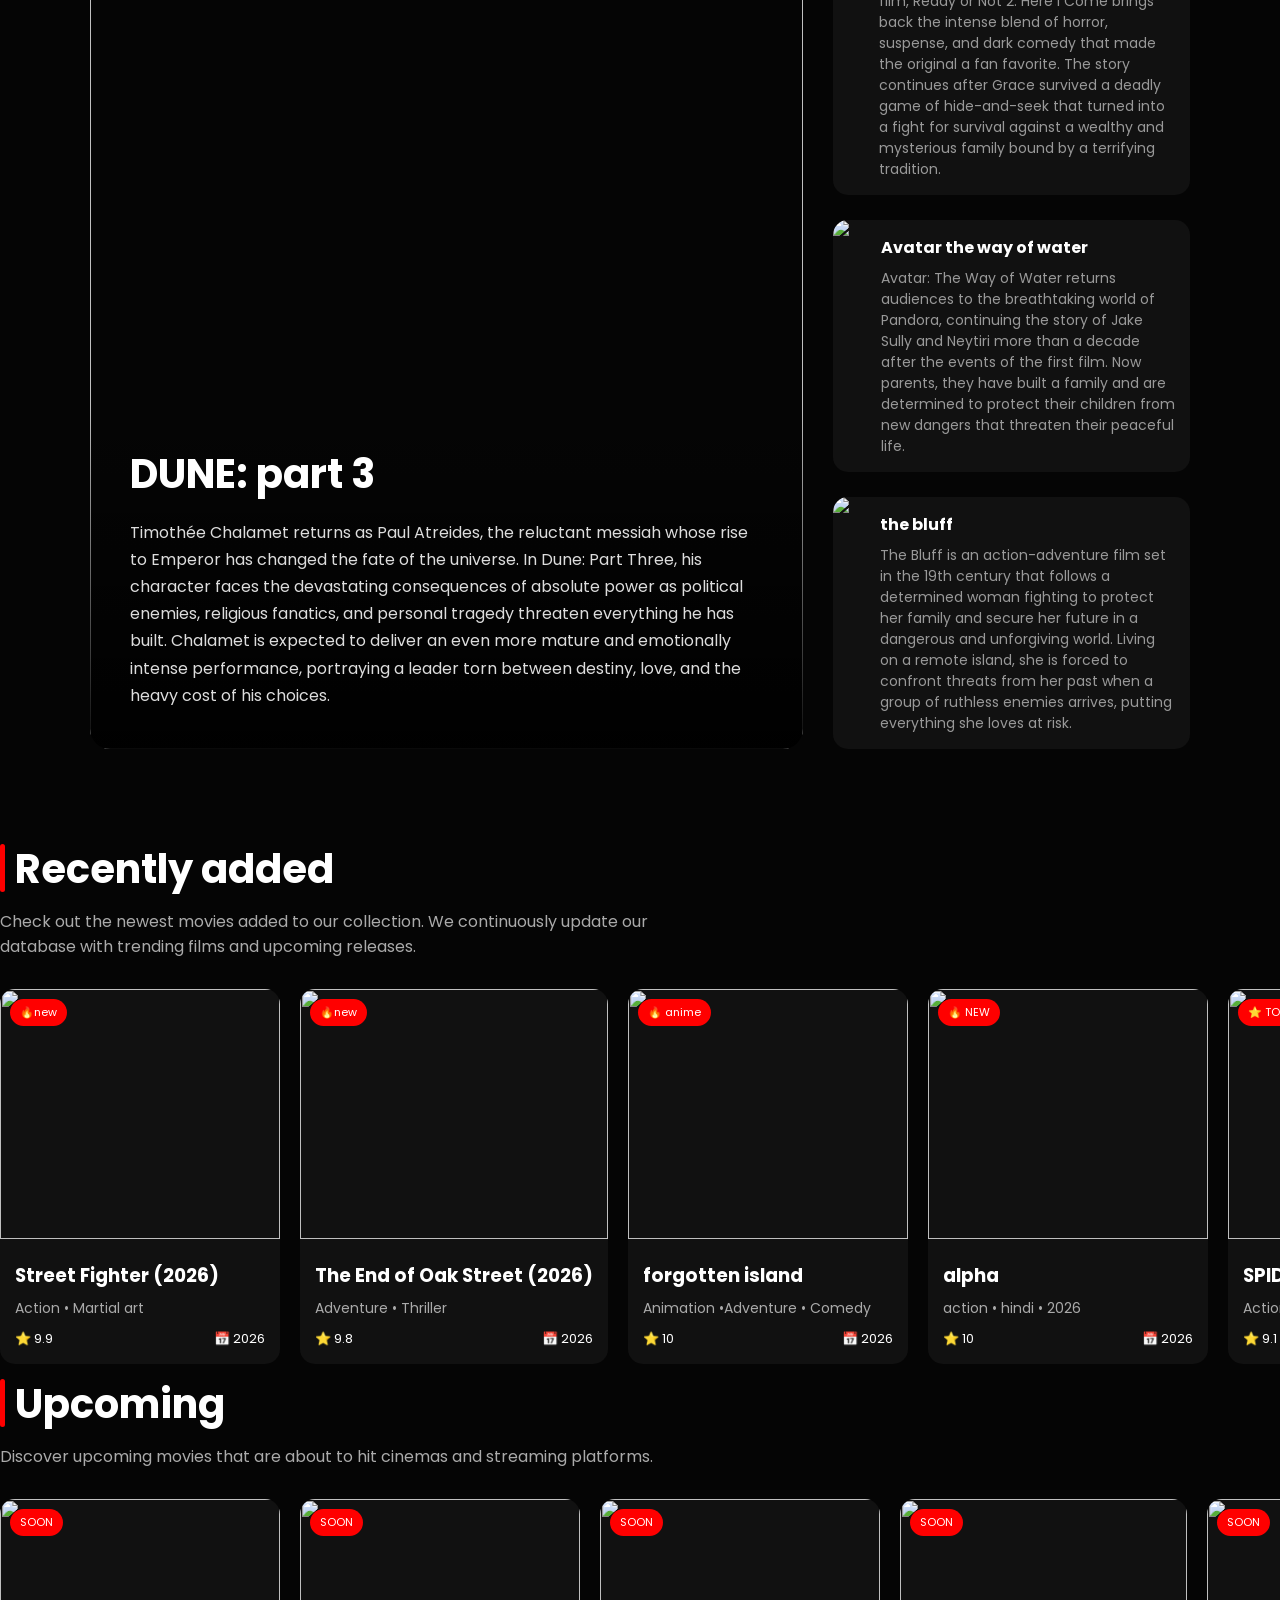
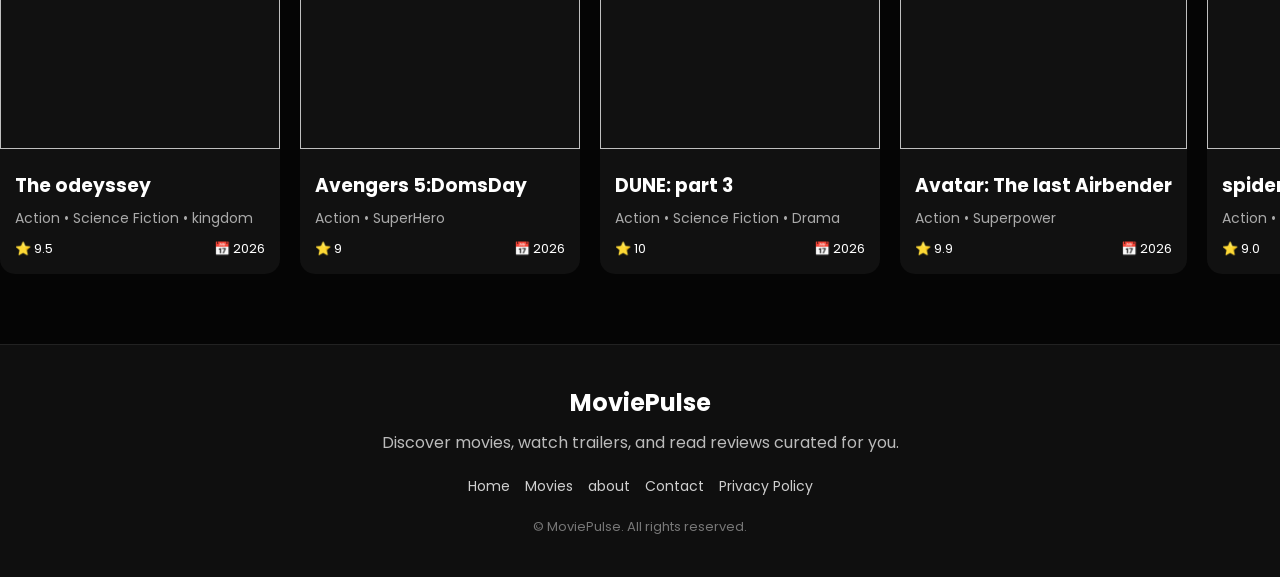
==== commit 7148733a: "Update print statement from 'Hello' to 'Goodbye'" ====
--- a/index.html
+++ b/index.html
@@ -761,6 +761,10 @@
 </div>
 
 </section>
+  
+<div class="scroll-down">
+    <i class="fa-solid fa-angles-down"></i>
+</div>
 
 <section class="trending">
 
@@ -843,9 +847,6 @@
 </section>
  
 
-<div class="scroll-down">
-    <i class="fa-solid fa-angles-down"></i>
-</div>
 
 <section class="news-section">
 
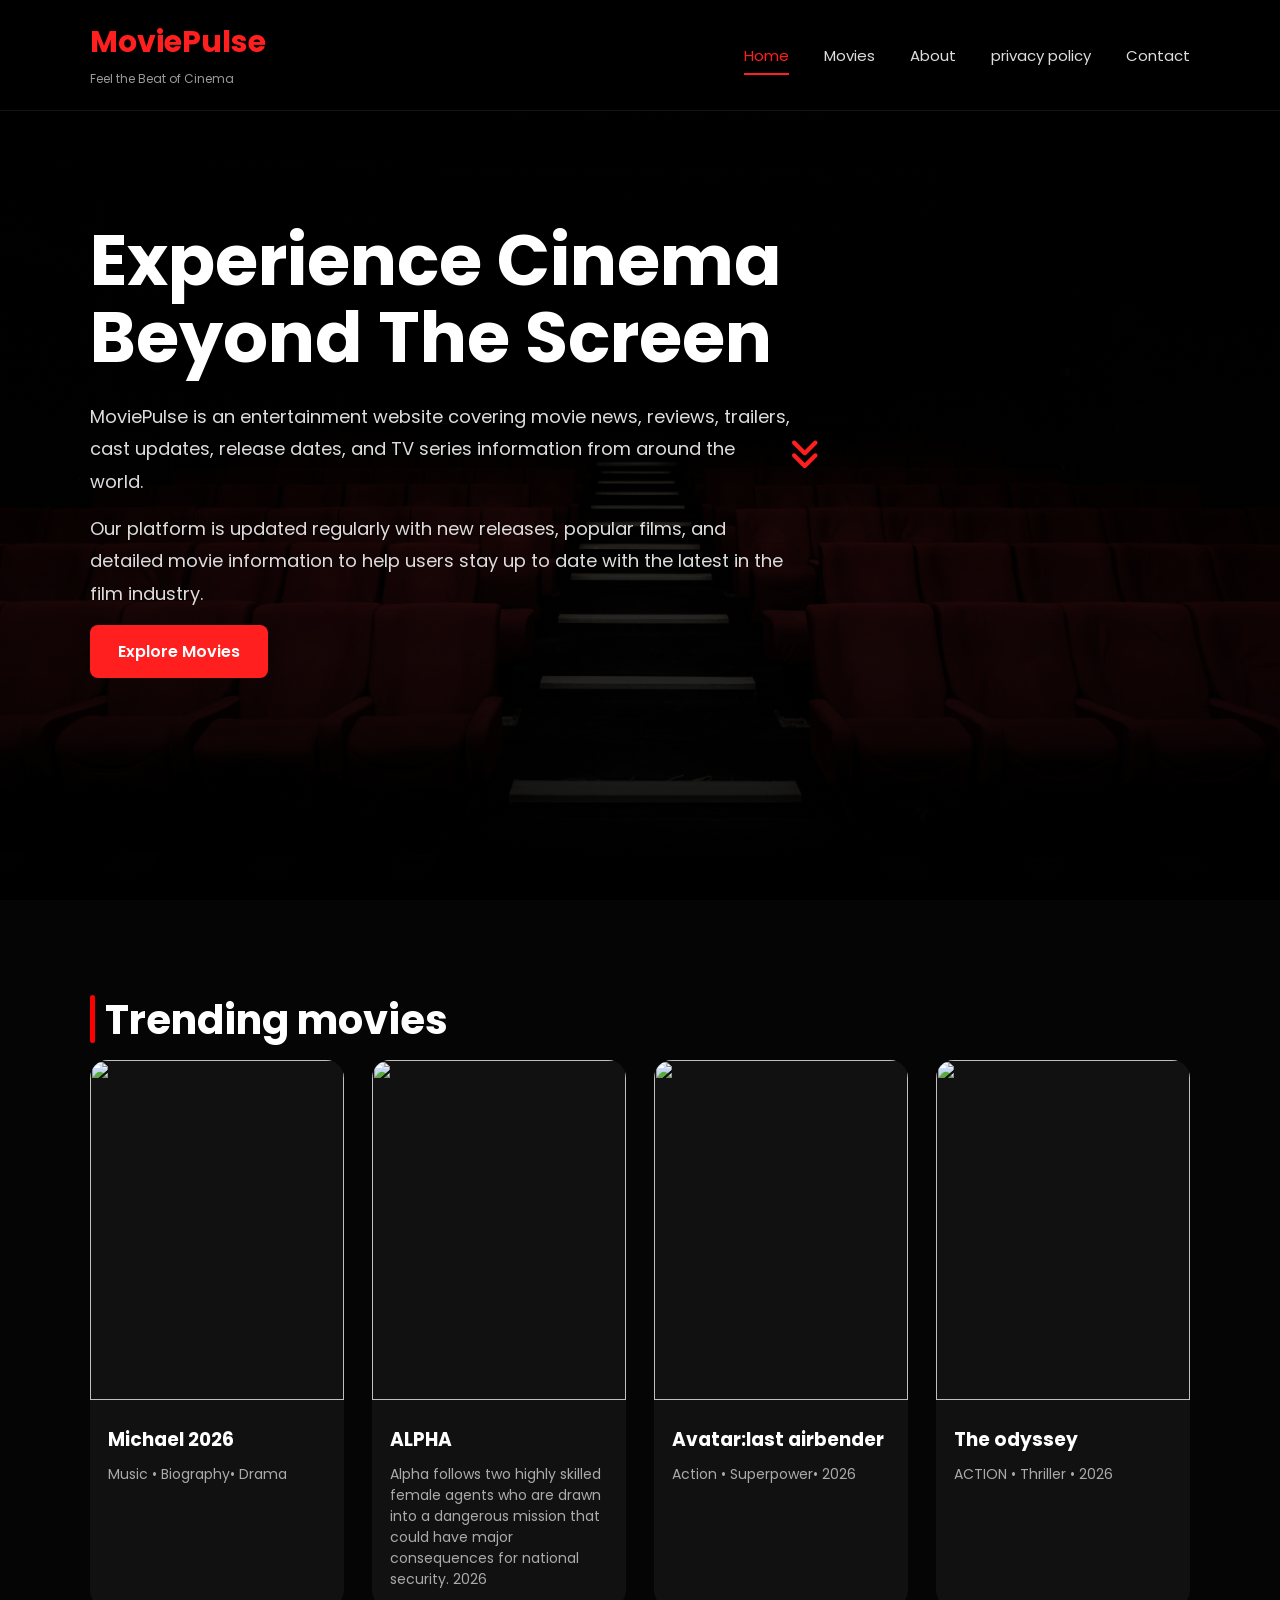
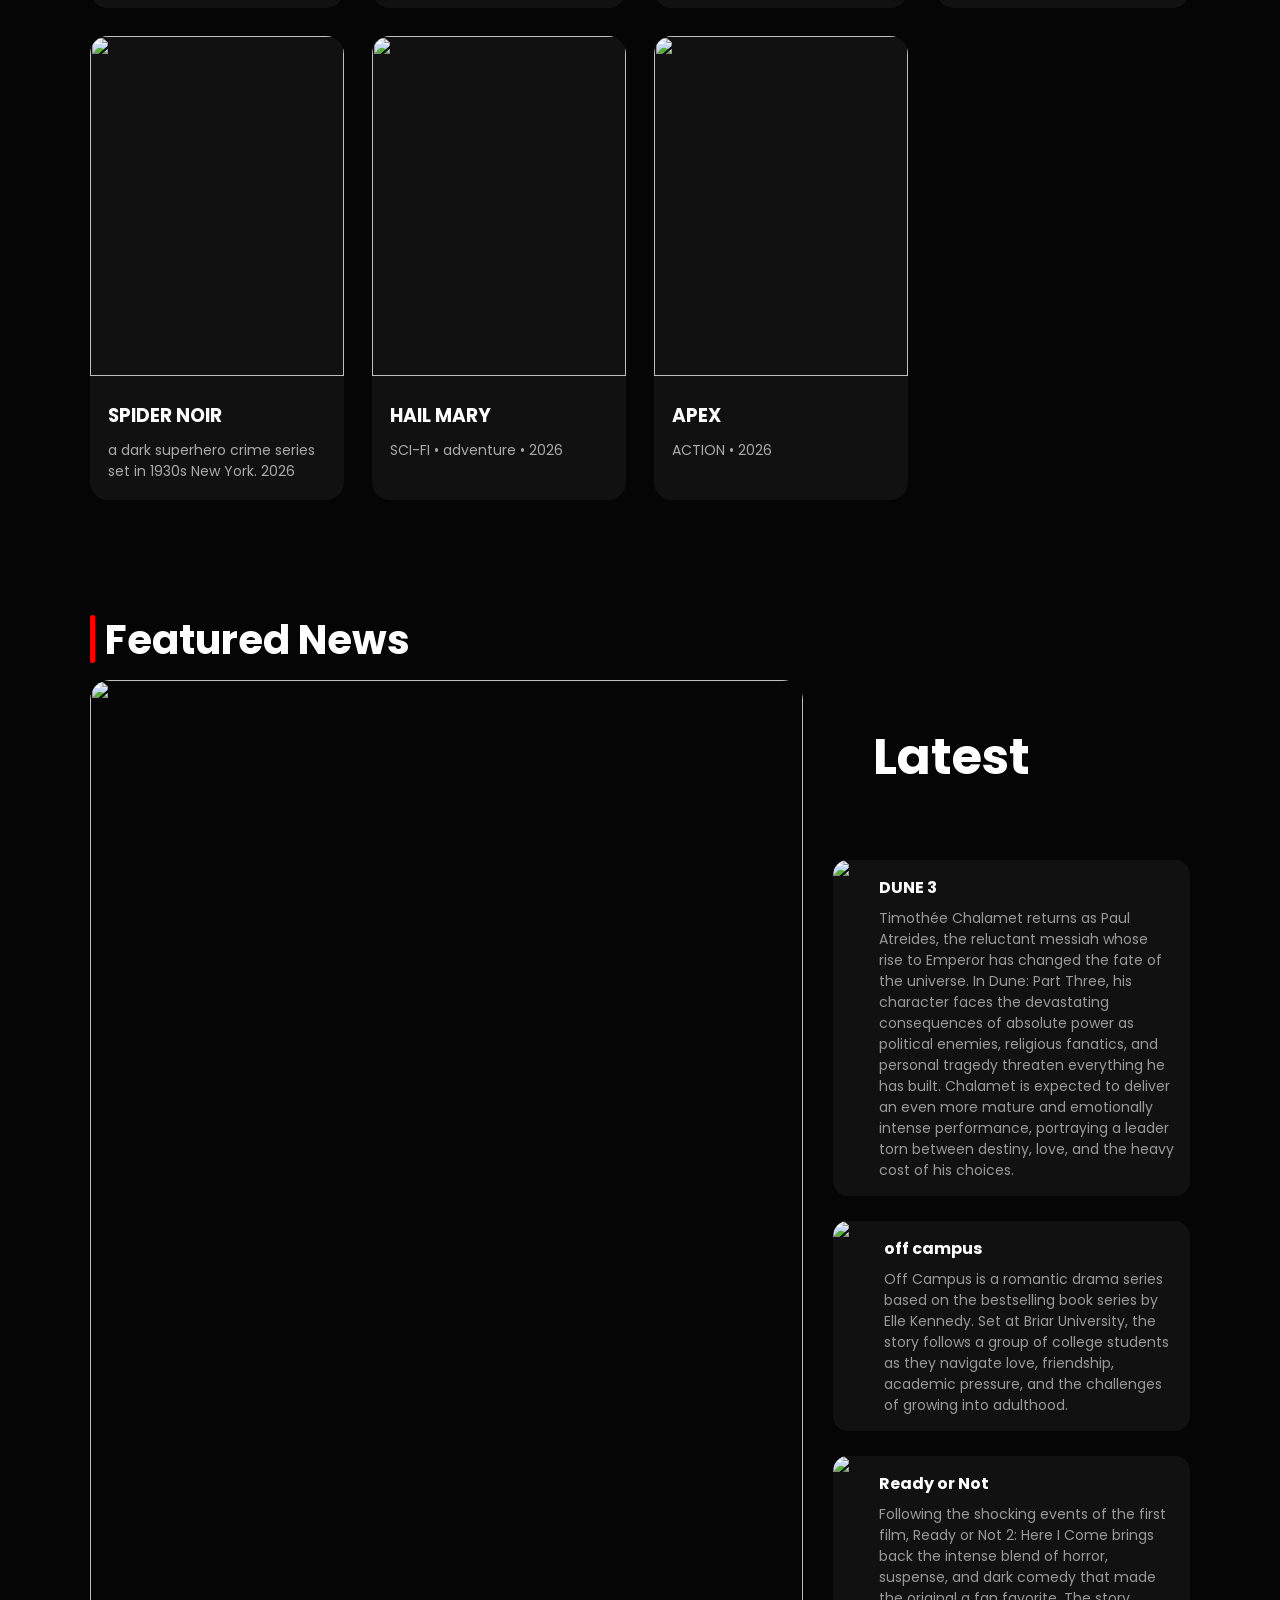
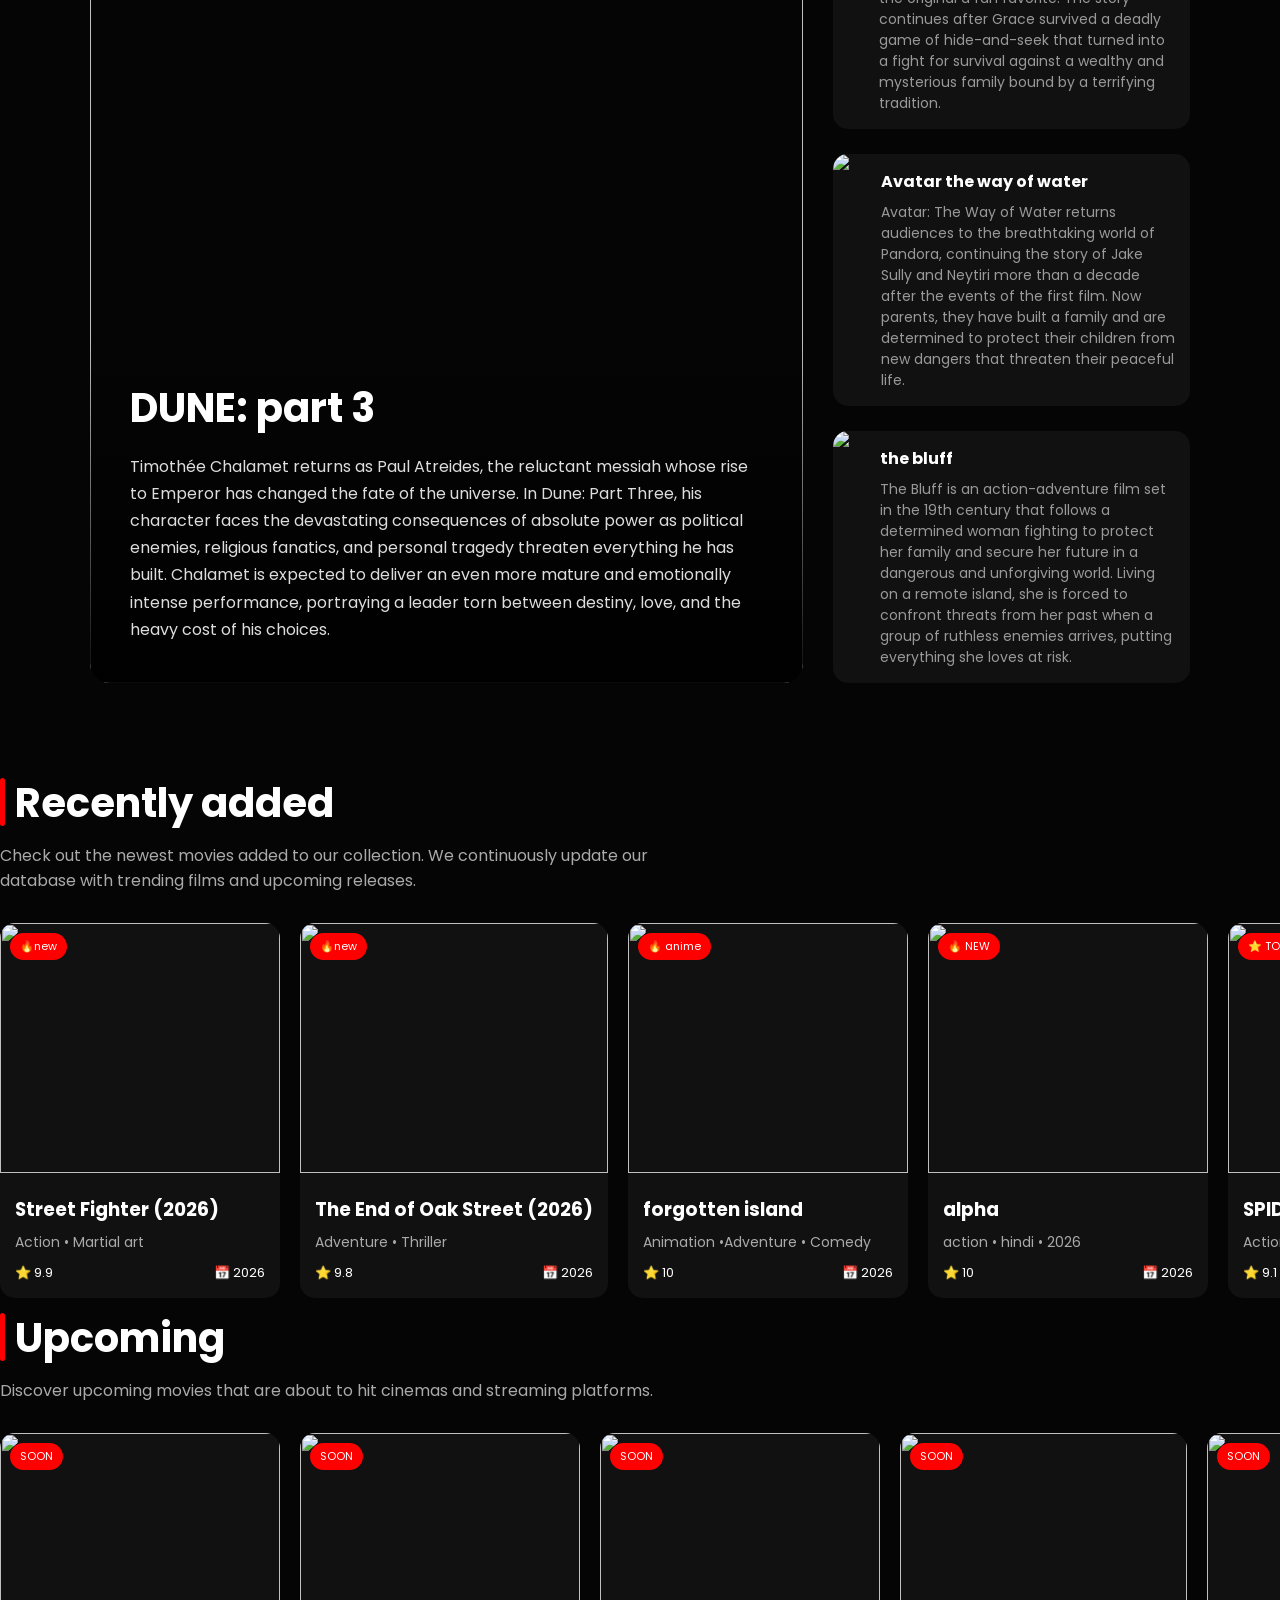
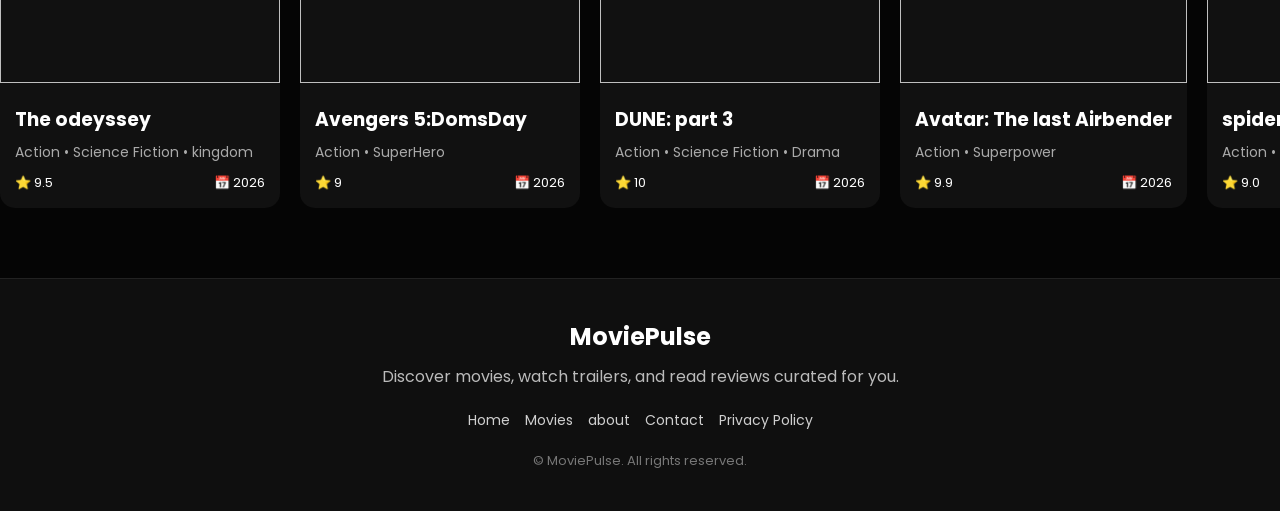
==== commit 621f3c3c: "Update index.html" ====
--- a/index.html
+++ b/index.html
@@ -759,12 +759,11 @@
 </div>
 
 </div>
-
-</section>
-  
 <div class="scroll-down">
     <i class="fa-solid fa-angles-down"></i>
 </div>
+</section>
+
 
 <section class="trending">
 
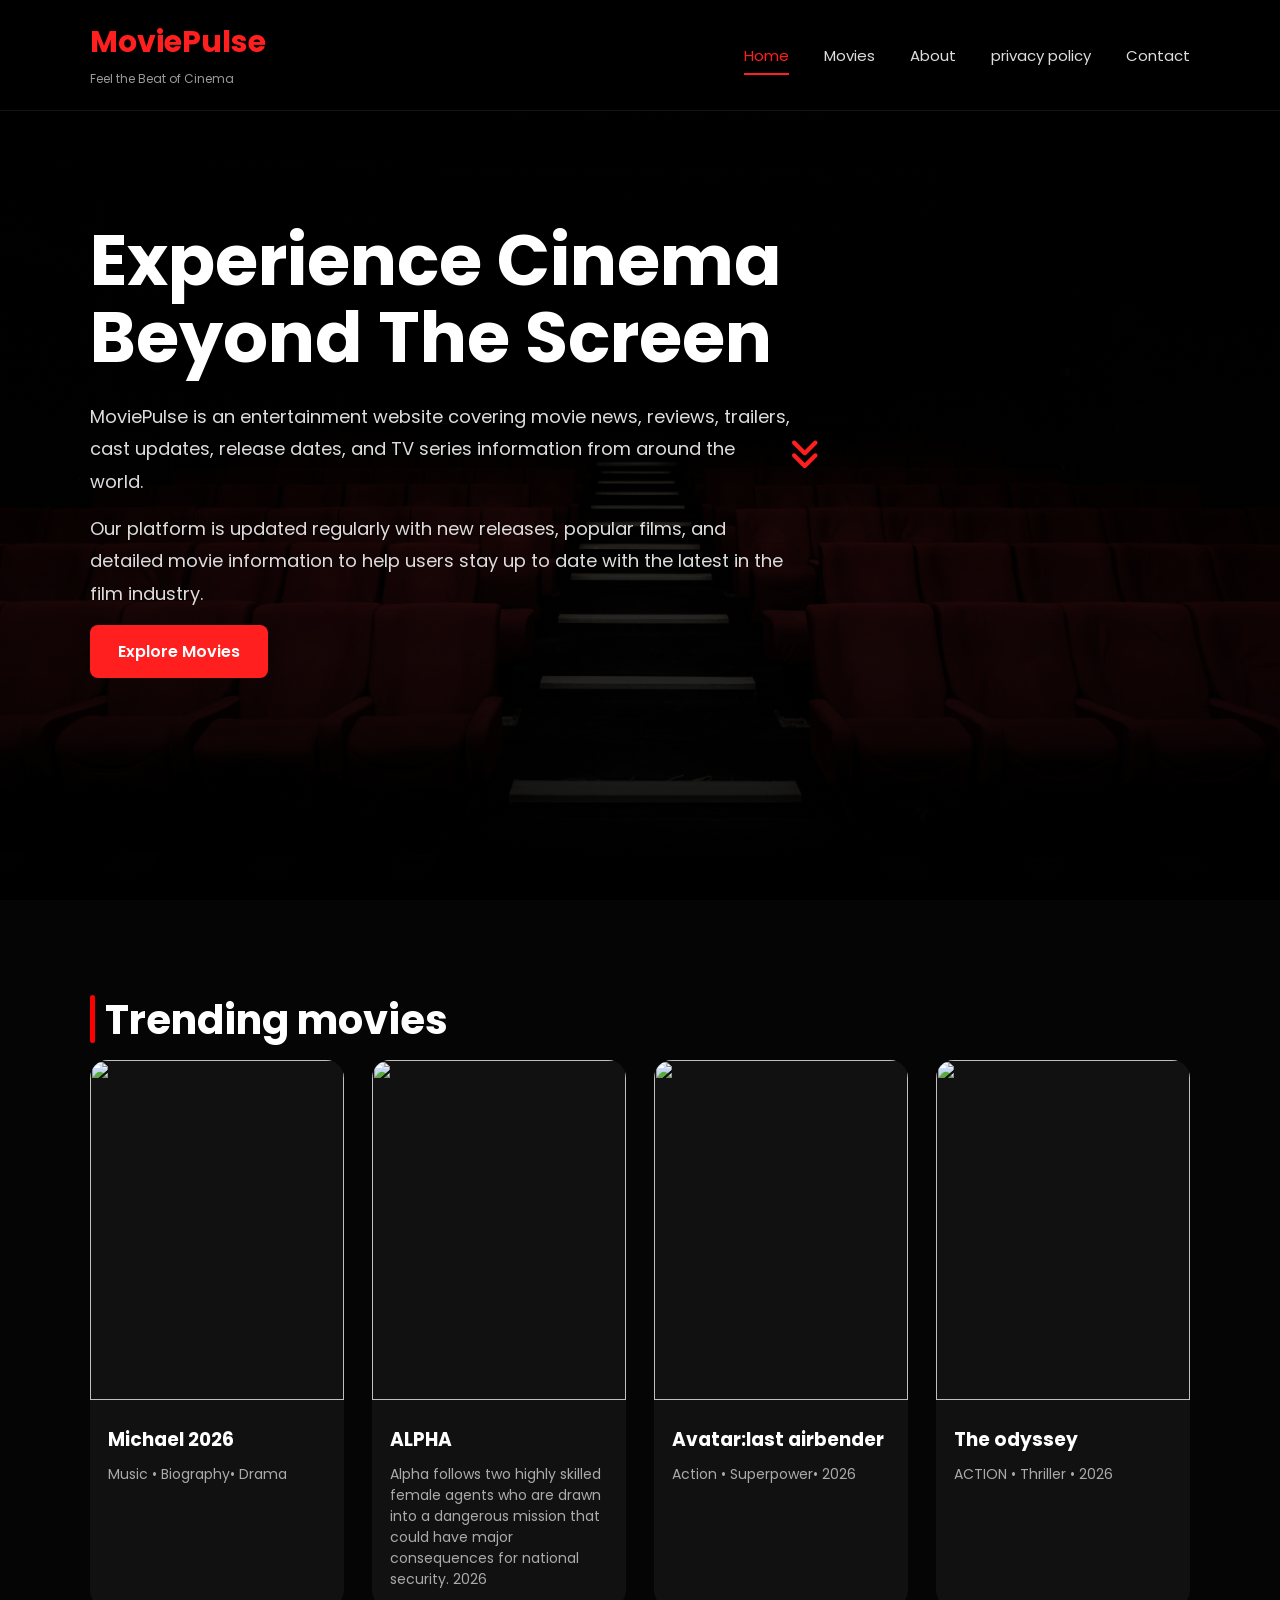
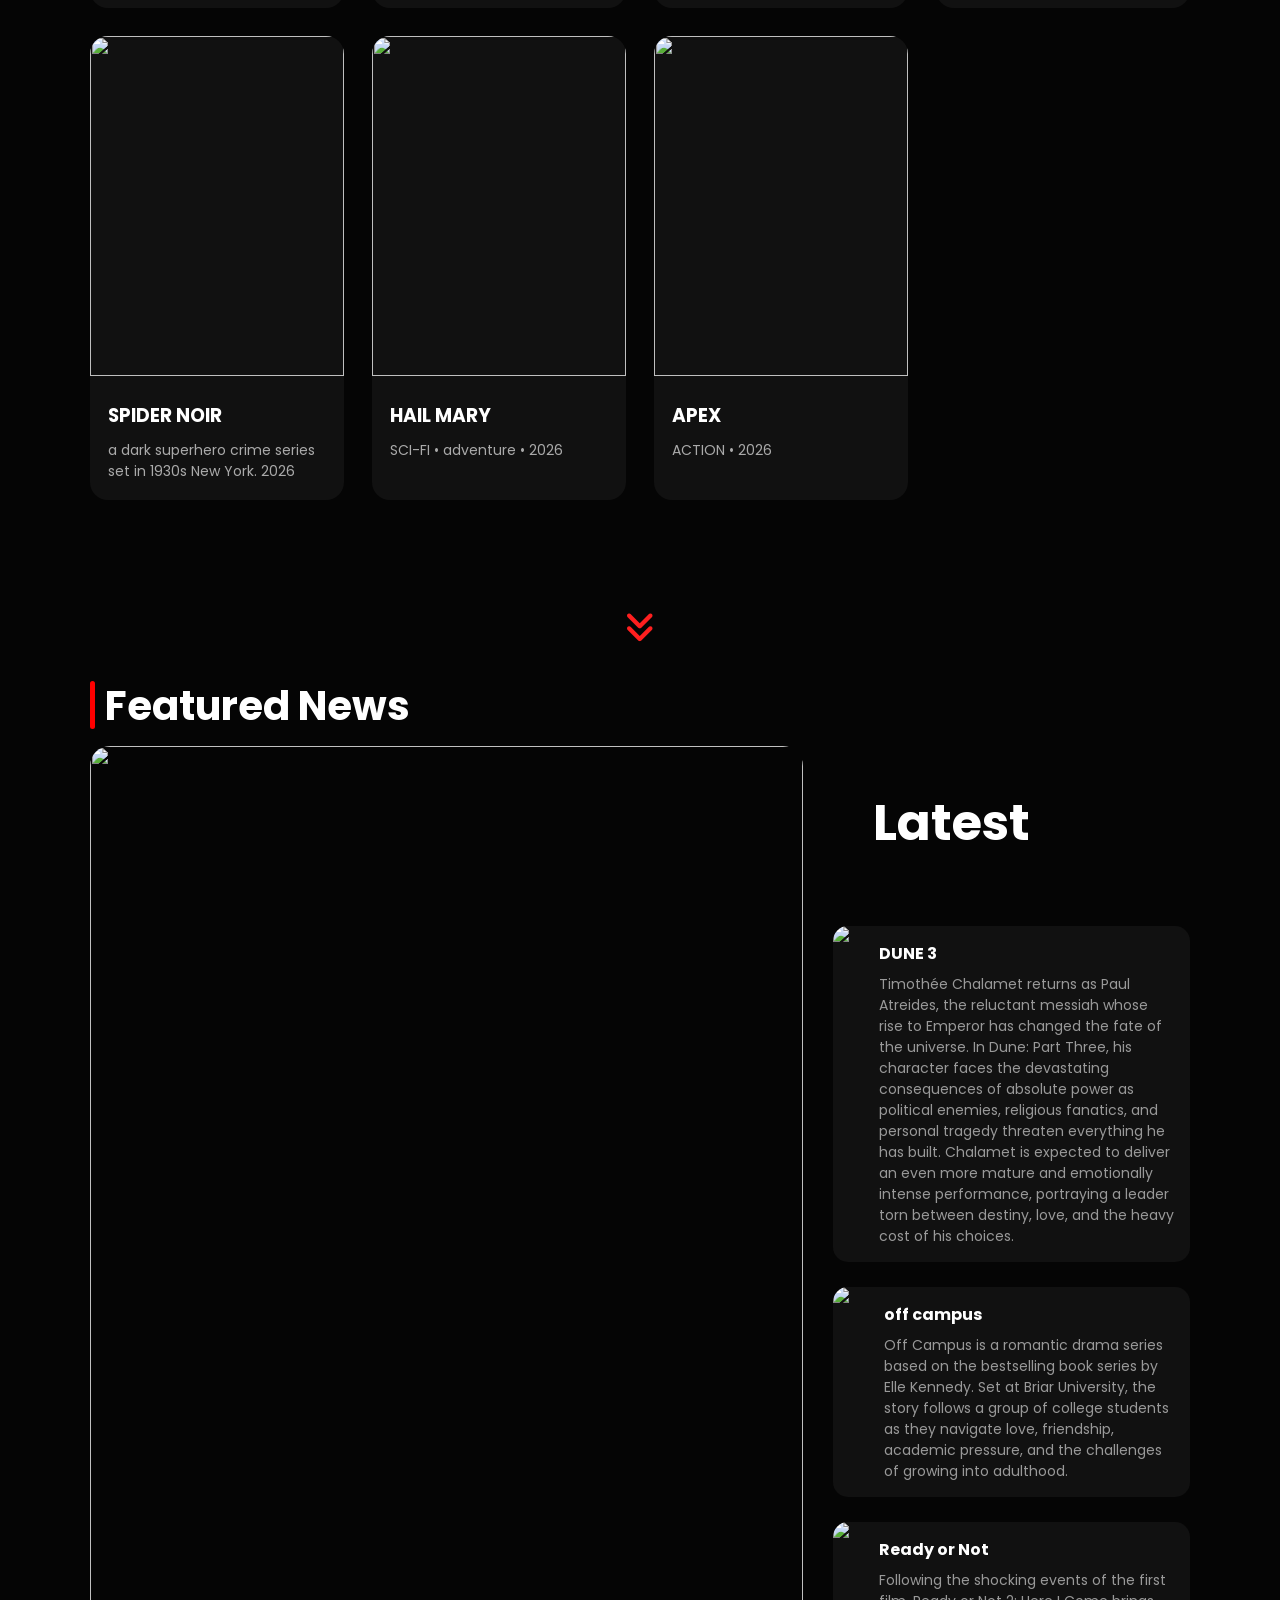
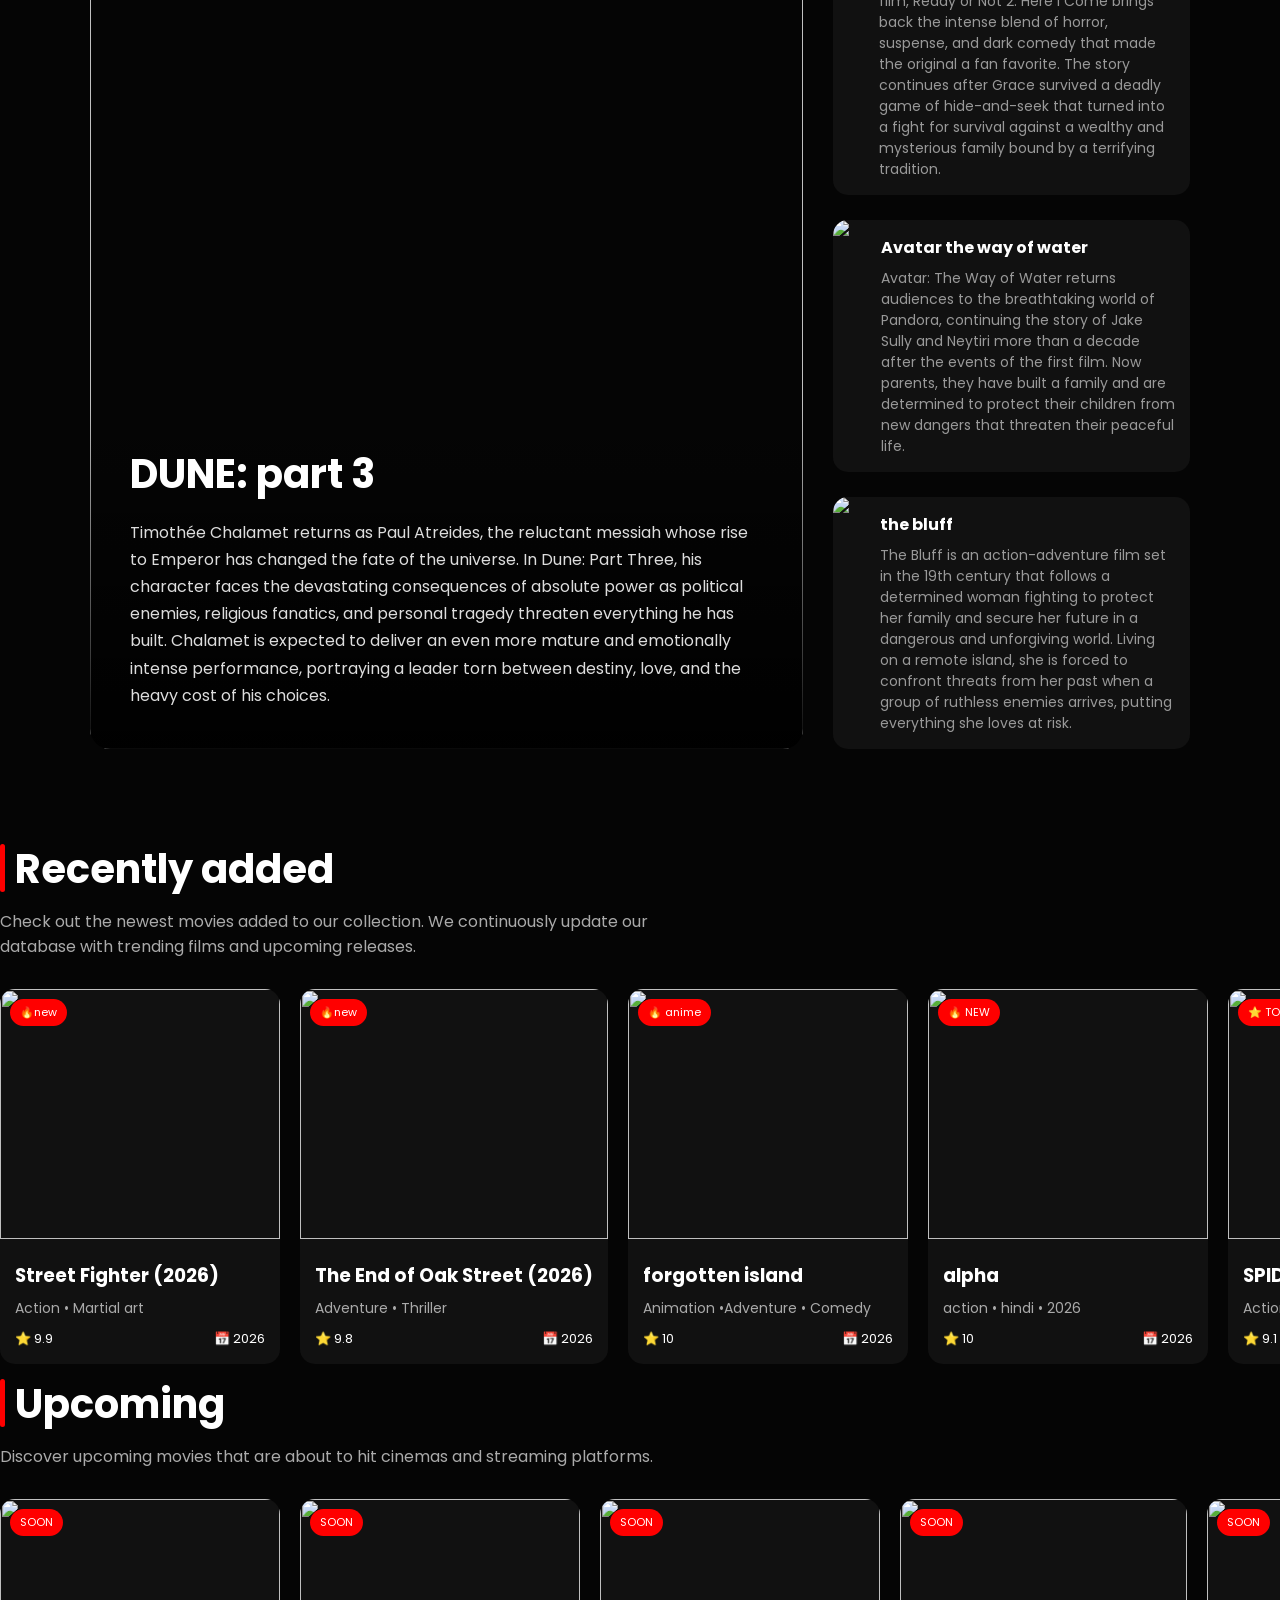
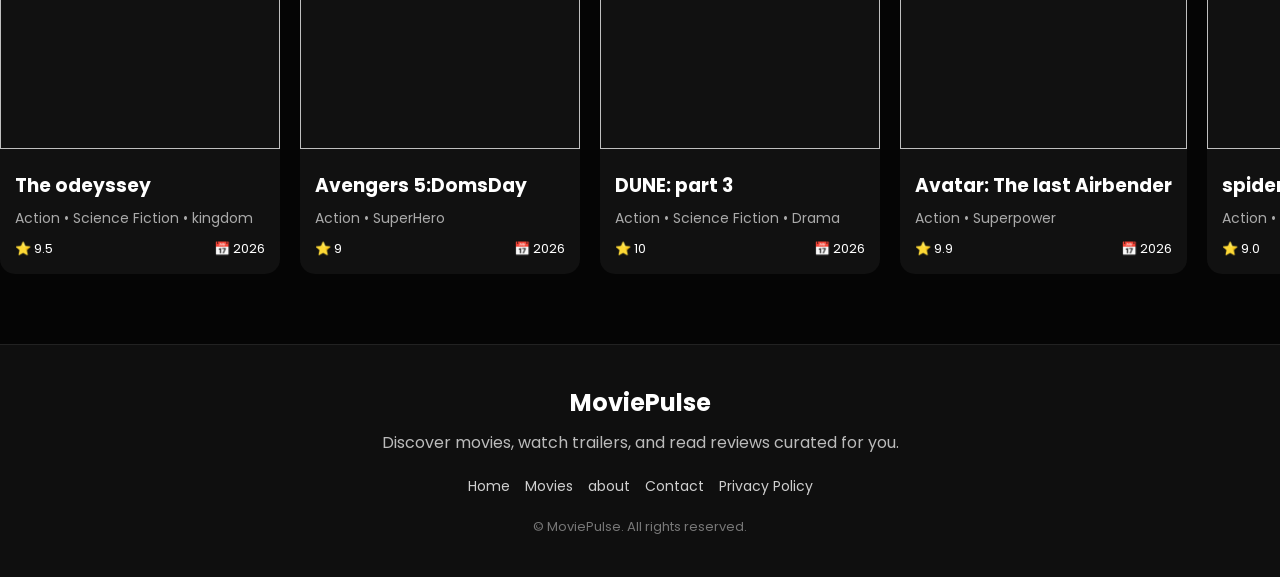
==== commit 33ae01eb: "Update index.html" ====
--- a/index.html
+++ b/index.html
@@ -846,7 +846,9 @@
 </section>
  
 
-
+<div class="scroll-down">
+    <i class="fa-solid fa-angles-down"></i>
+</div>
 <section class="news-section">
 
 <h2 class="section-title">Featured News</h2>
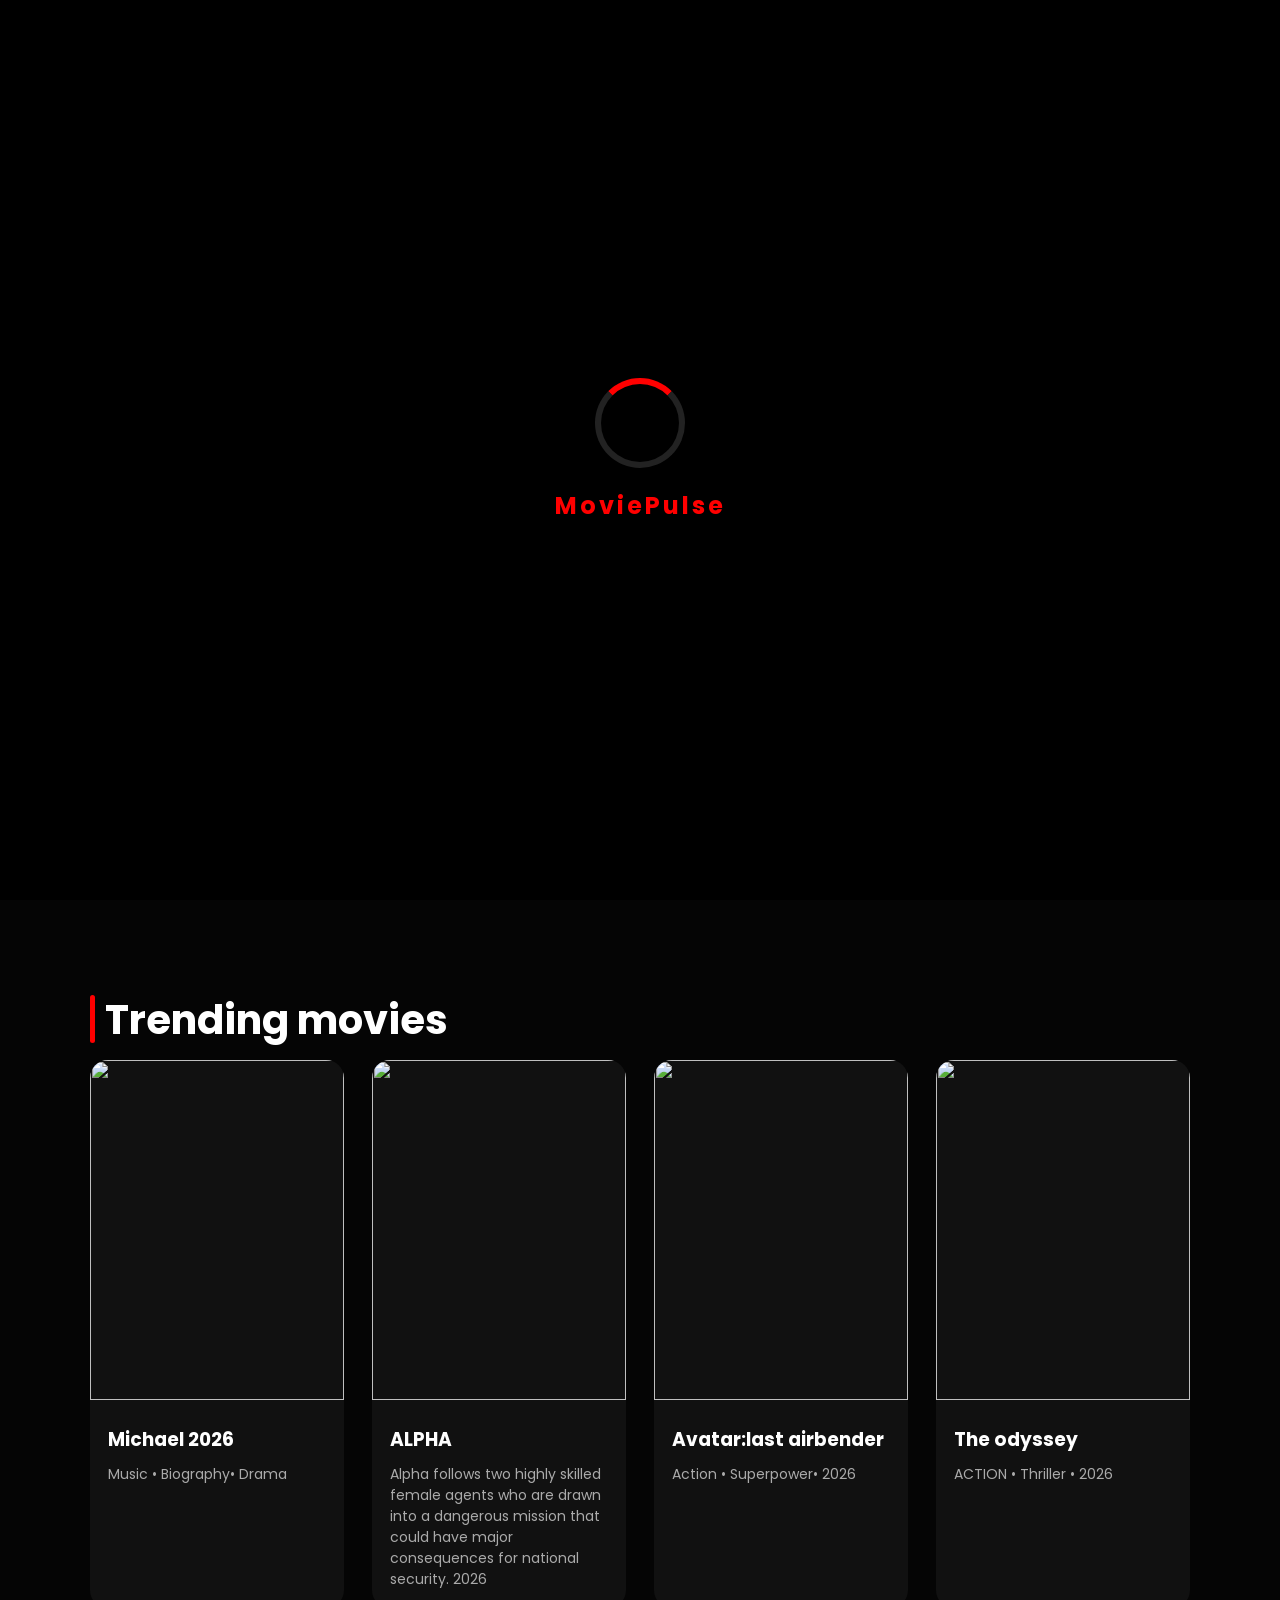
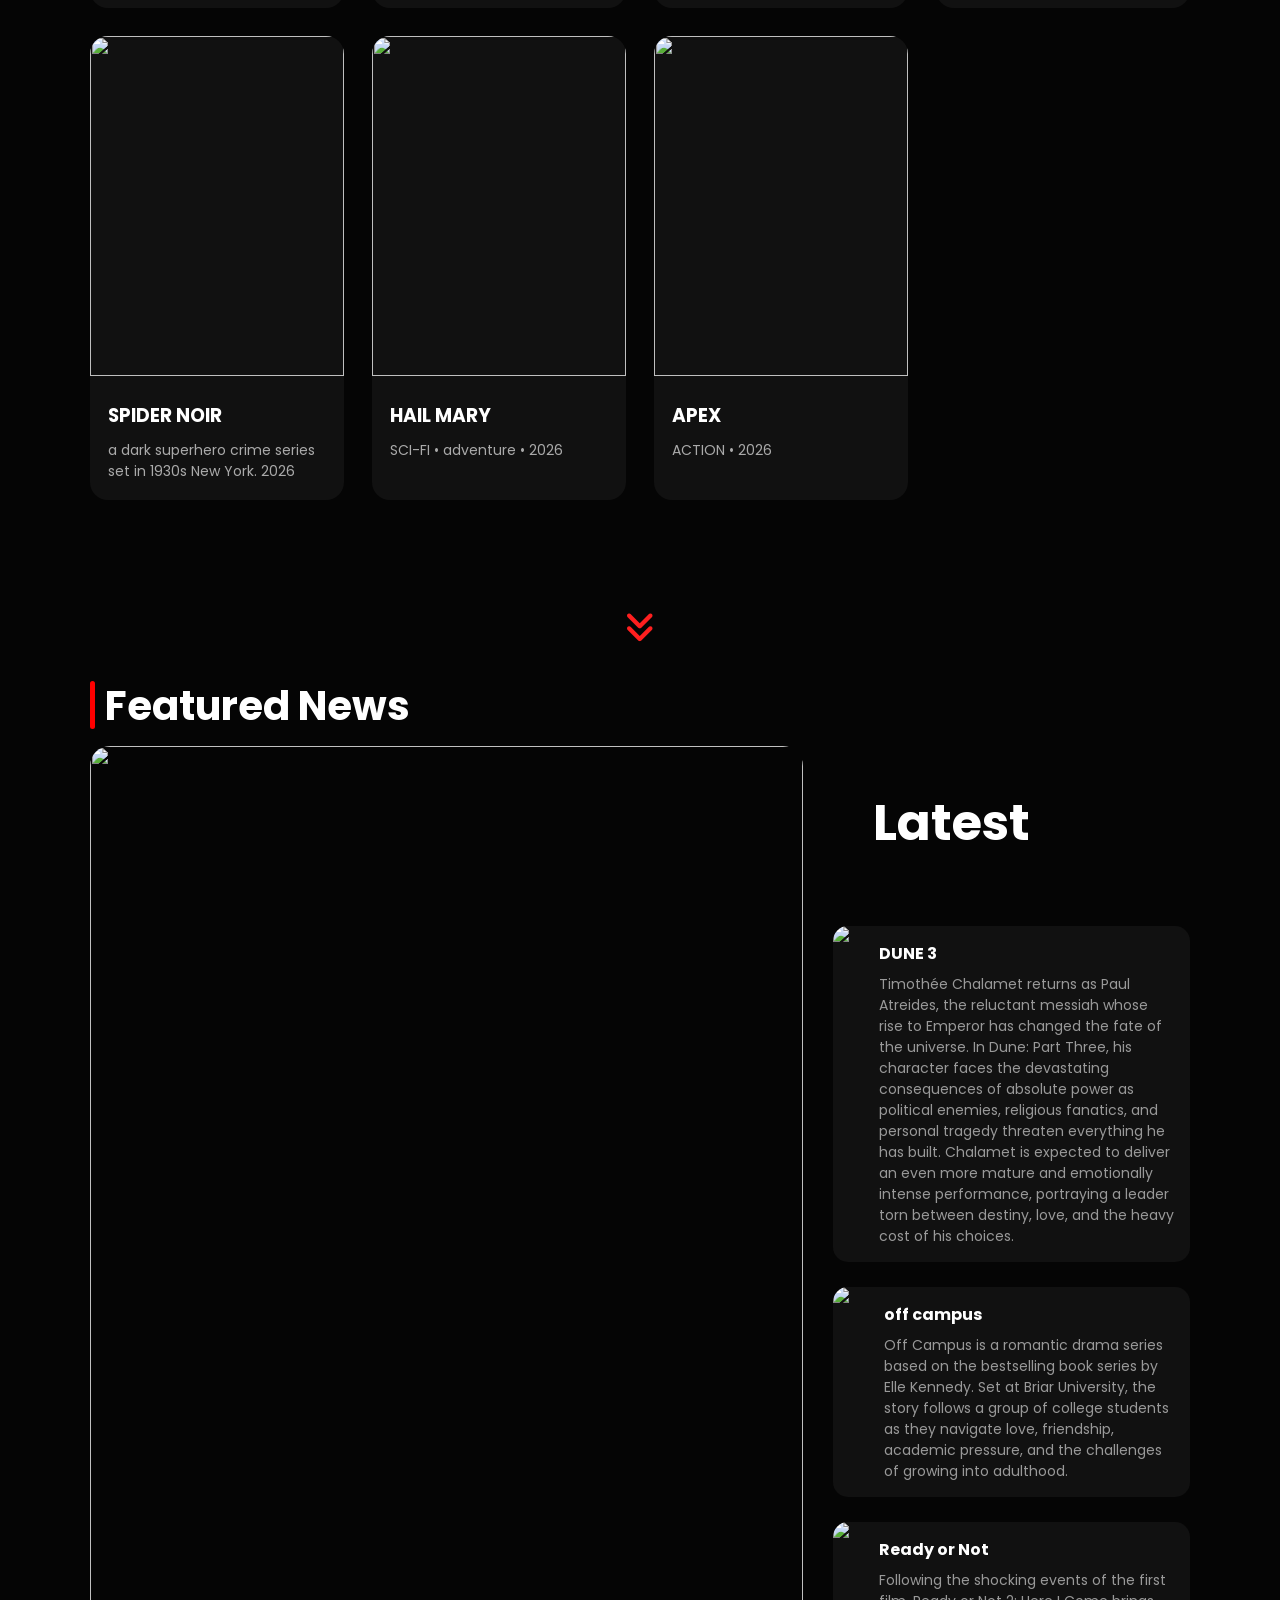
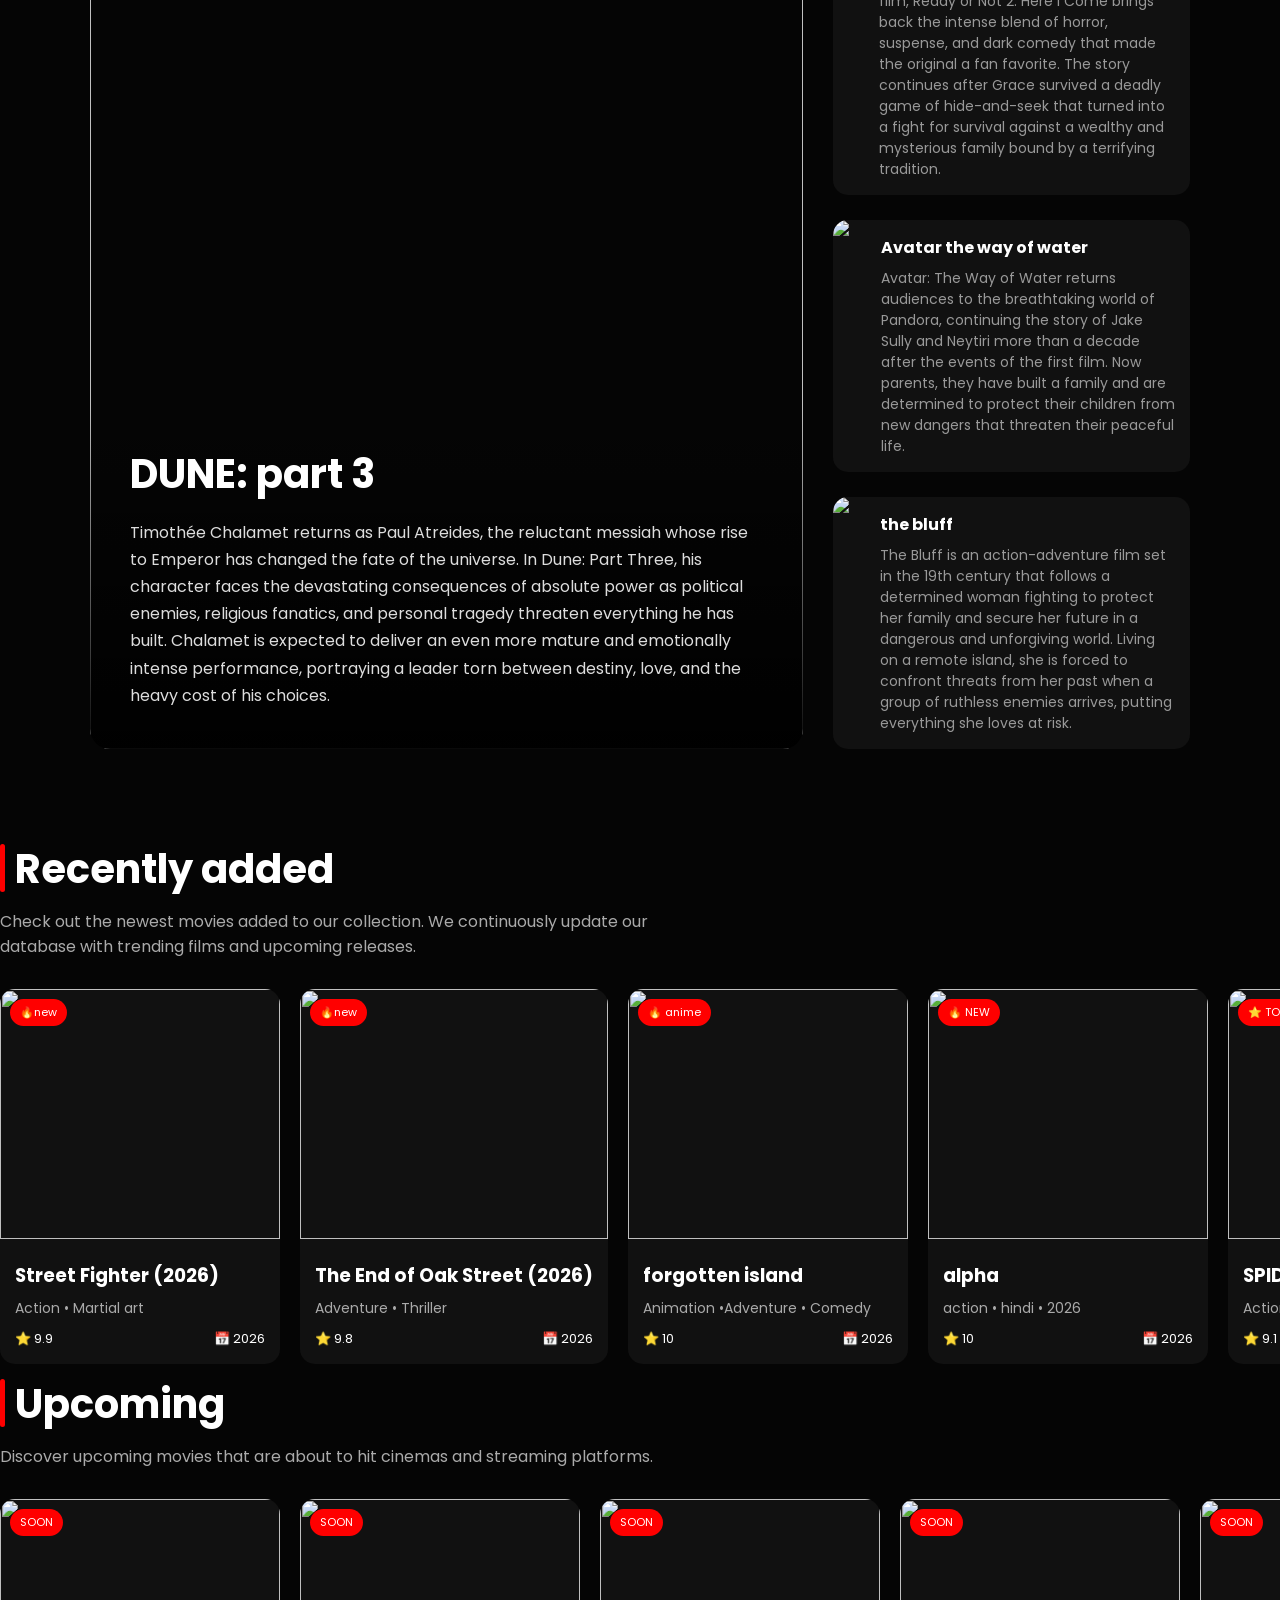
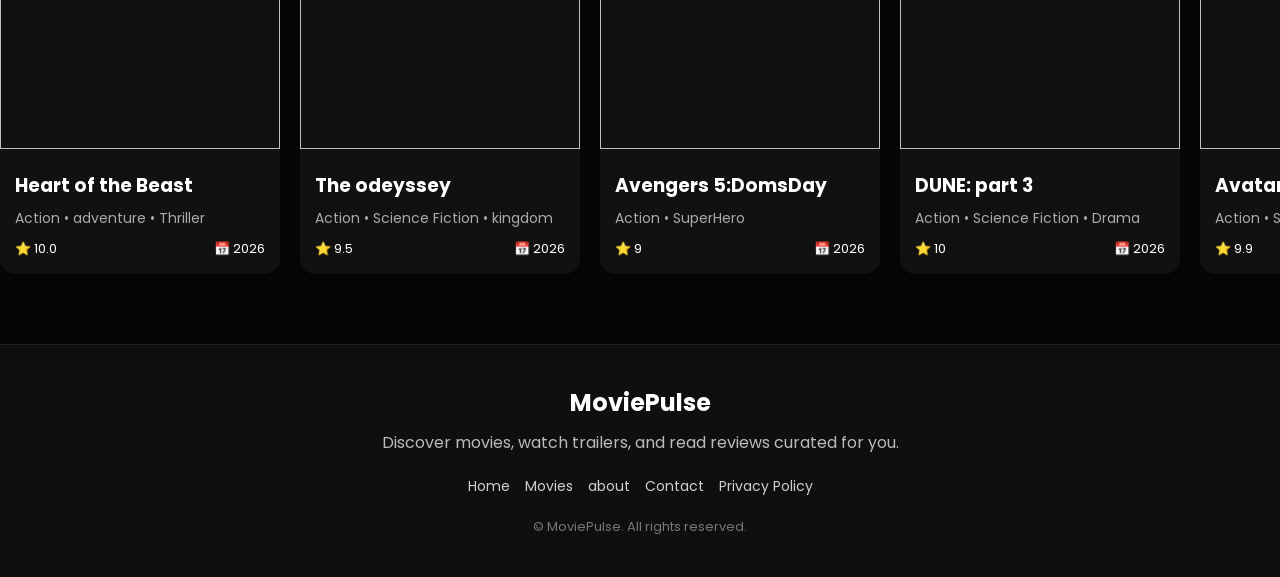
==== commit b34417b2: "Update index.html" ====
--- a/index.html
+++ b/index.html
@@ -1052,6 +1052,21 @@
 
 <div class="slider-wrapper">
   
+    <div class="slider-track">
+  <div class="article-card">
+<div class="badge">SOON</div>
+   <a href="trailer.html?id=60" class="movie-link">
+<img src="https://www.imdb.com/title/tt7526136/mediaviewer/rm1345965314/?ref_=ext_shr_lnk"></a>
+<div class="article-content">
+<h3>Heart of the Beast</h3>
+<p>Action • adventure • Thriller</p>
+<div class="meta">
+<span>⭐ 10.0</span>
+<span>📅 2026</span>
+</div>
+</div>
+</div>
+  
    <div class="slider-track">
   <div class="article-card">
 <div class="badge">SOON</div>
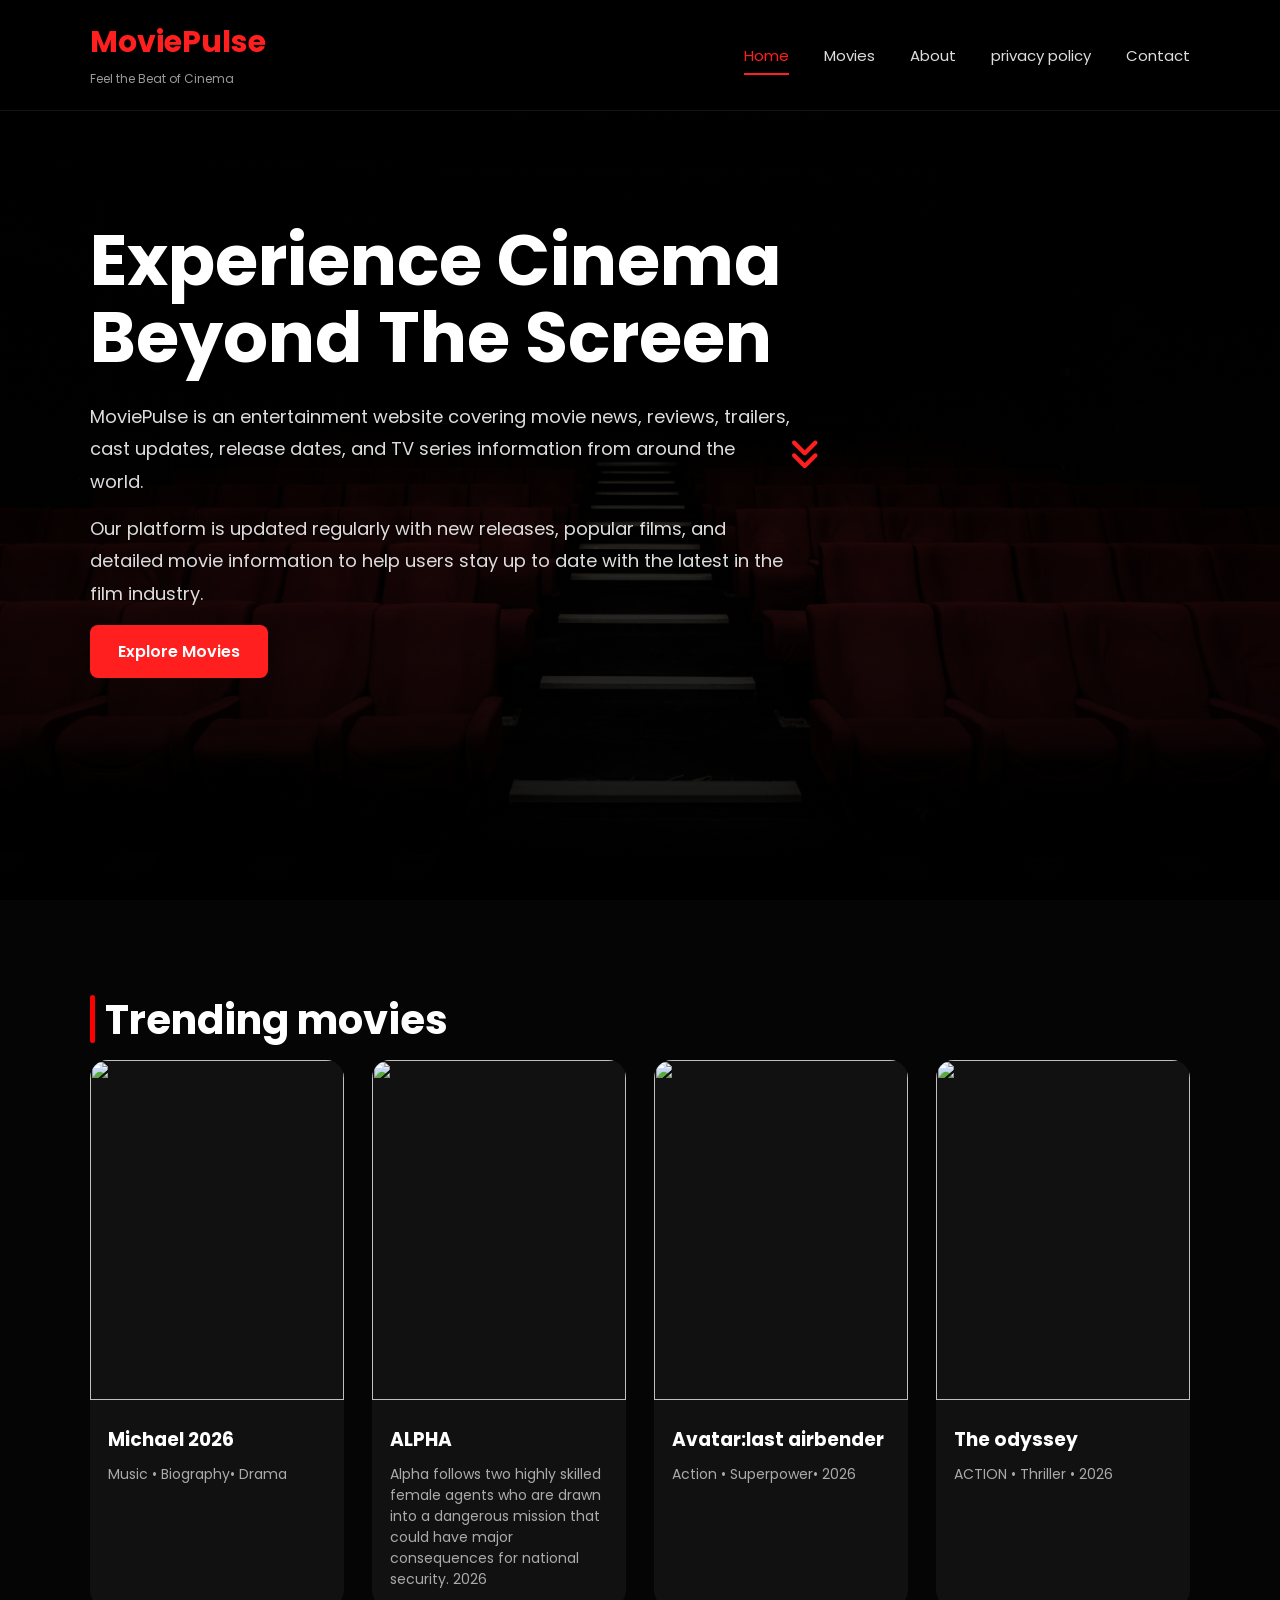
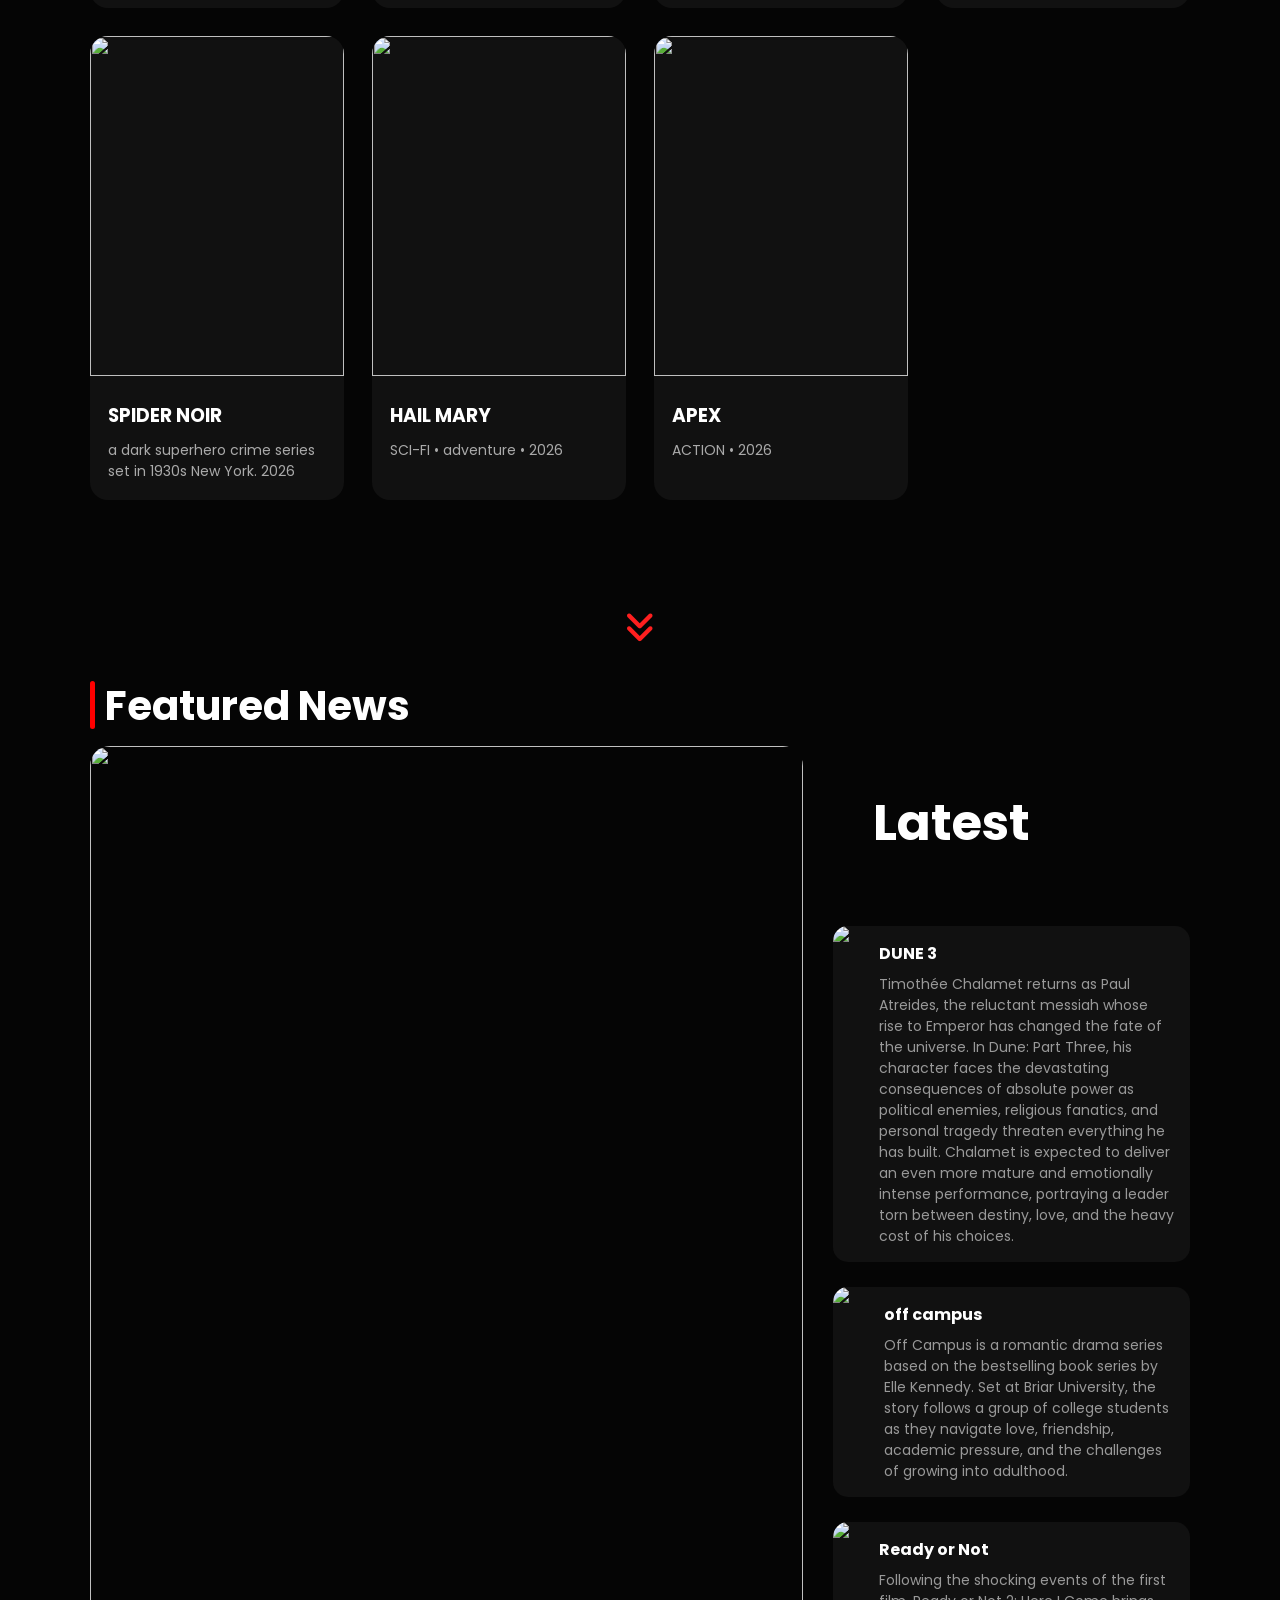
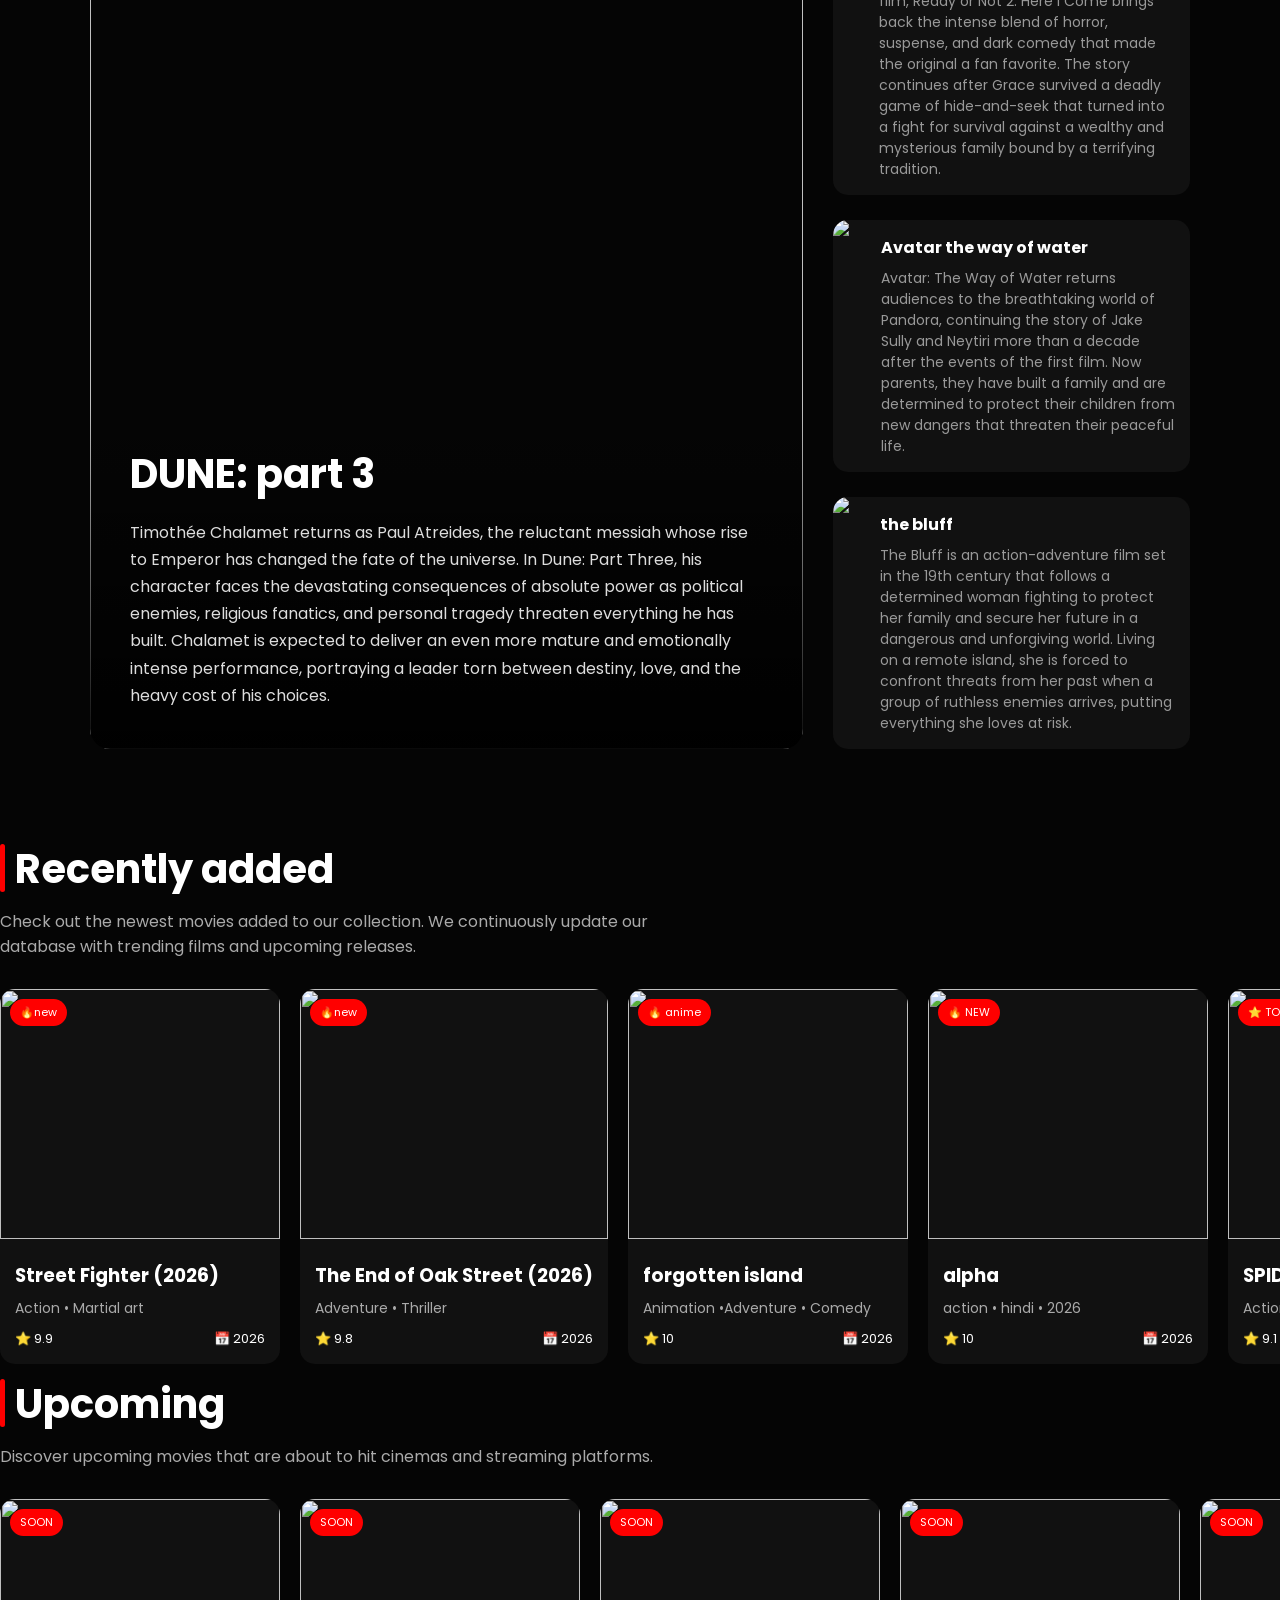
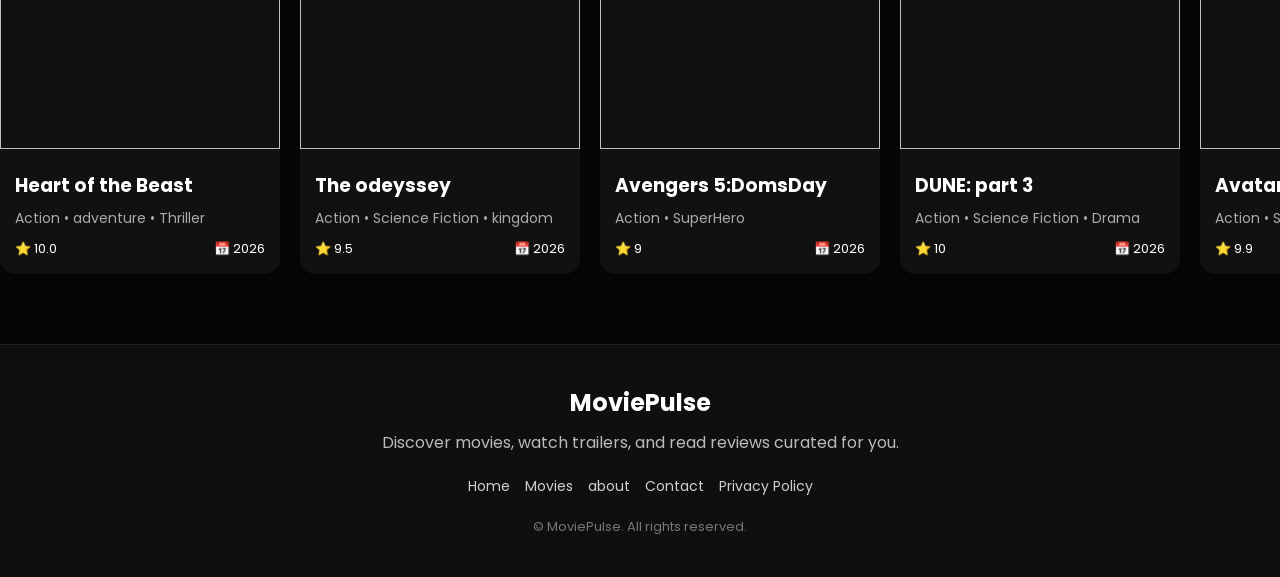
==== commit 6a9ba335: "Update index.html" ====
--- a/index.html
+++ b/index.html
@@ -1056,7 +1056,7 @@
   <div class="article-card">
 <div class="badge">SOON</div>
    <a href="trailer.html?id=60" class="movie-link">
-<img src="https://www.imdb.com/title/tt7526136/mediaviewer/rm1345965314/?ref_=ext_shr_lnk"></a>
+<img src="https://m.media-amazon.com/images/M/MV5BMDVlMTRhMjgtMjdmZi00NjJhLWExMmYtODExNWJkZGZjNjdhXkEyXkFqcGc@._V1_FMjpg_UY3000_.jpg"></a>
 <div class="article-content">
 <h3>Heart of the Beast</h3>
 <p>Action • adventure • Thriller</p>
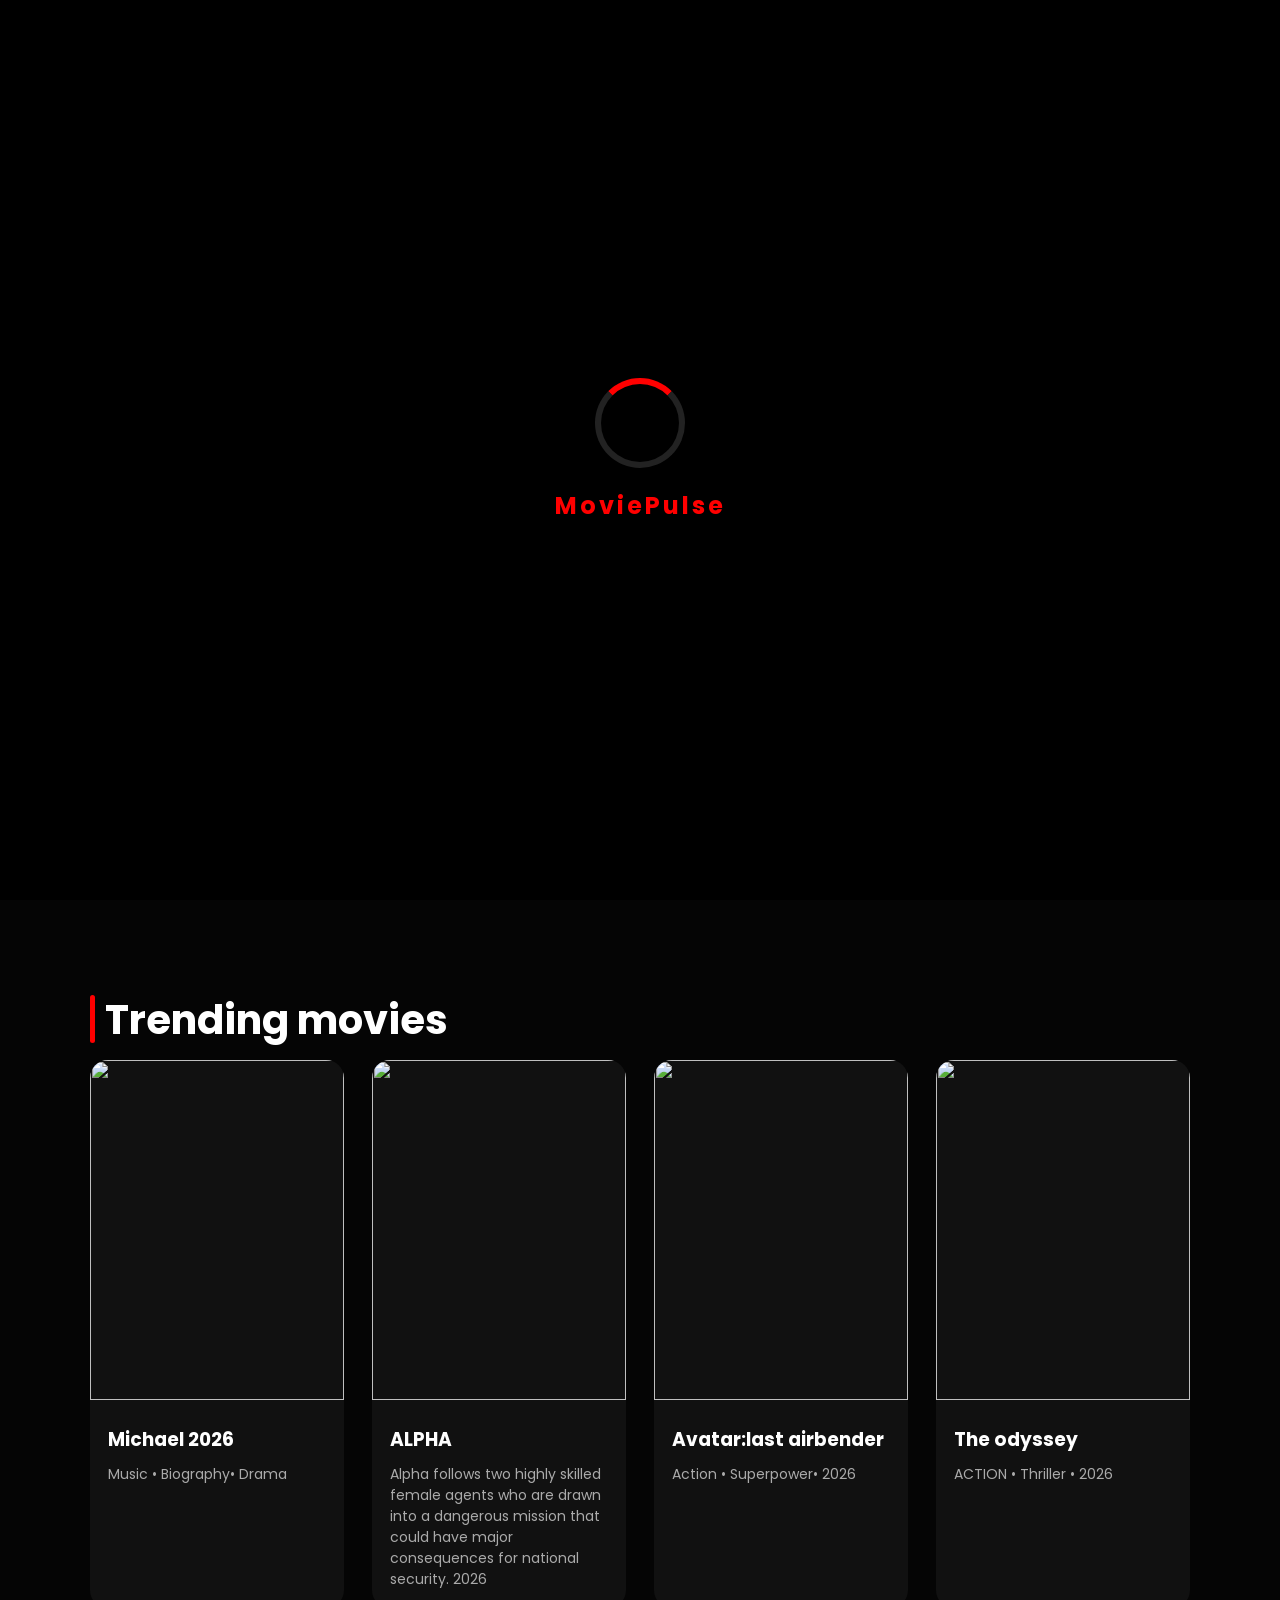
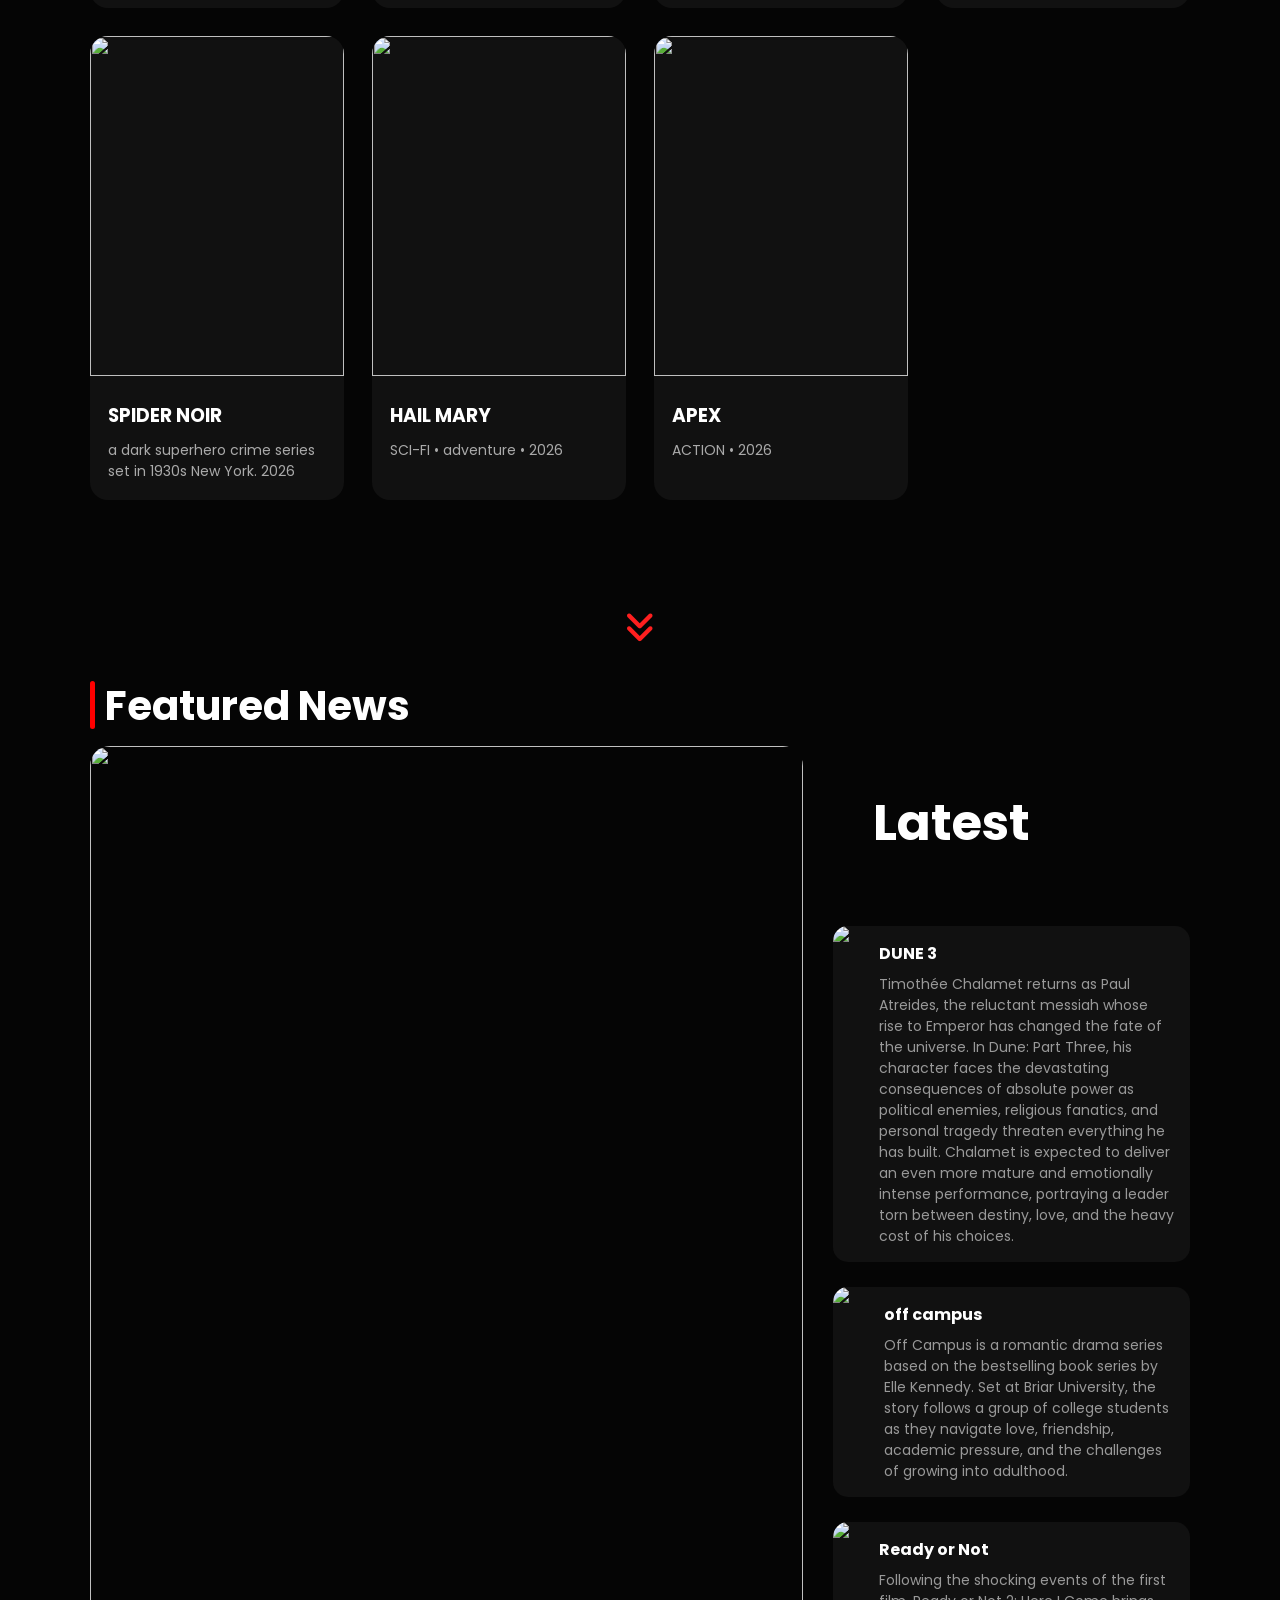
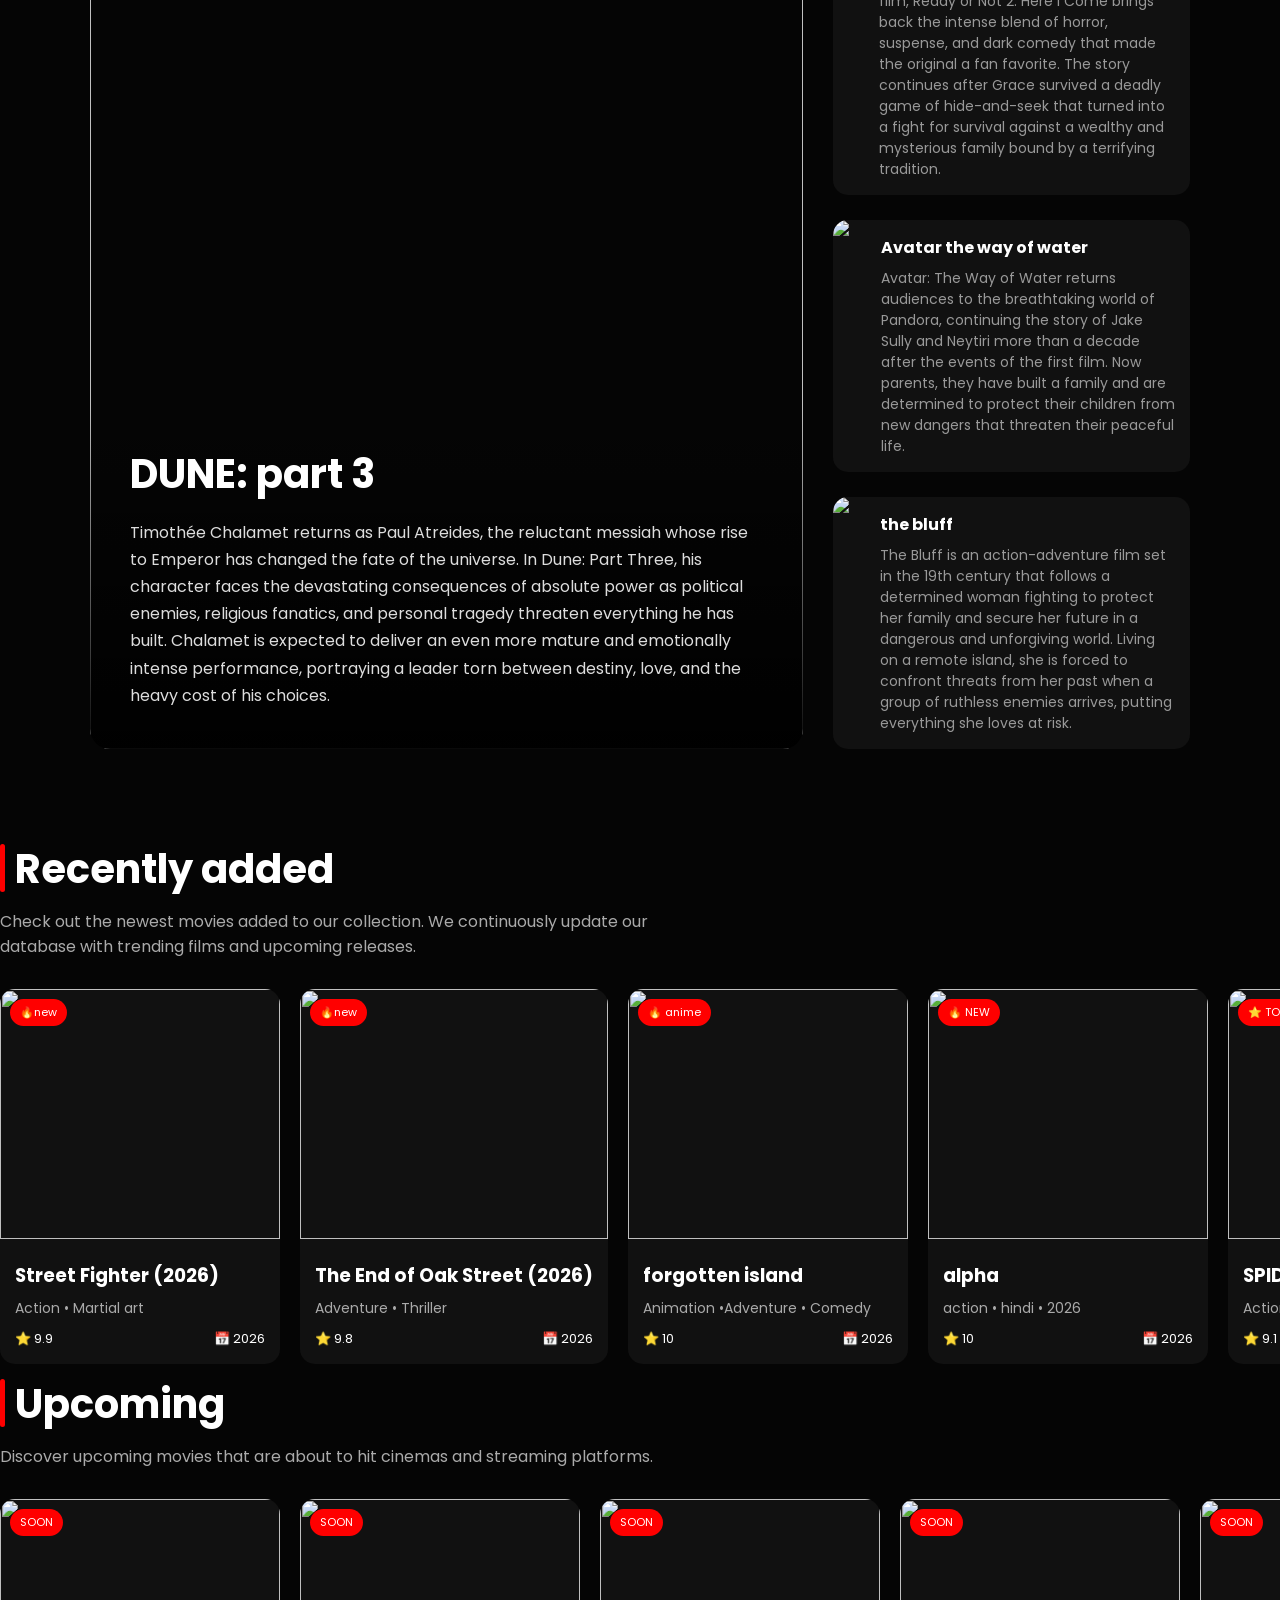
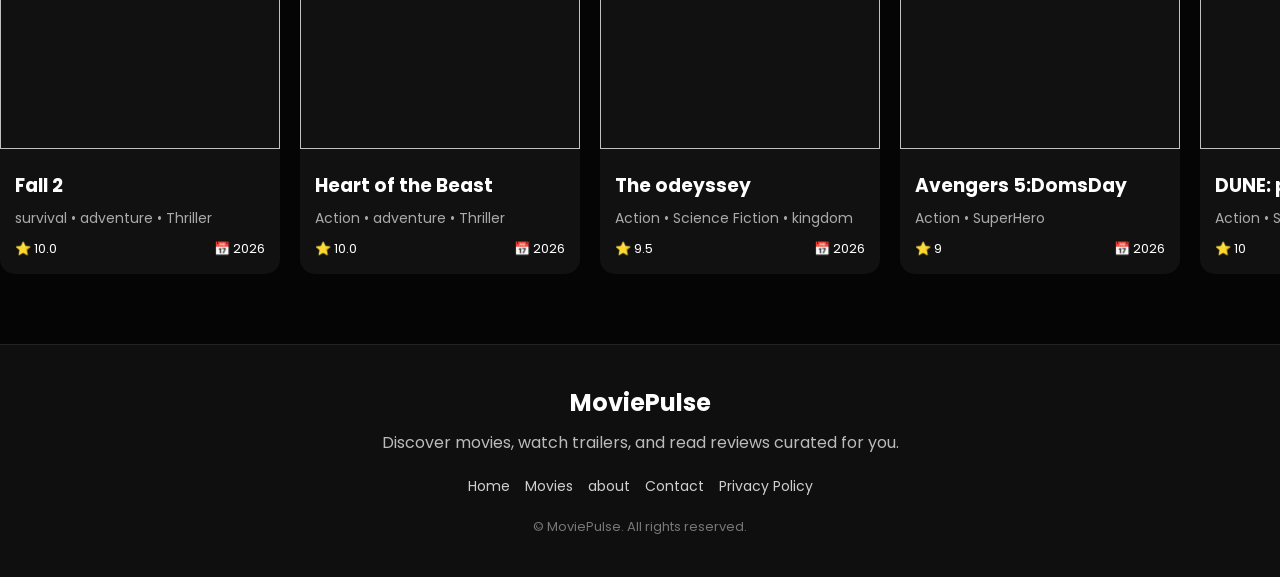
==== commit 9f9b1d99: "Update index.html" ====
--- a/index.html
+++ b/index.html
@@ -1051,6 +1051,22 @@
 </p>
 
 <div class="slider-wrapper">
+
+  
+    <div class="slider-track">
+  <div class="article-card">
+<div class="badge">SOON</div>
+   <a href="trailer.html?id=61" class="movie-link">
+<img src="https://i.pinimg.com/736x/87/bc/74/87bc746ac49cbebfe5e453c329a9acad.jpg"></a>
+<div class="article-content">
+<h3>Fall 2</h3>
+<p>survival • adventure • Thriller</p>
+<div class="meta">
+<span>⭐ 10.0</span>
+<span>📅 2026</span>
+</div>
+</div>
+</div>
   
     <div class="slider-track">
   <div class="article-card">
